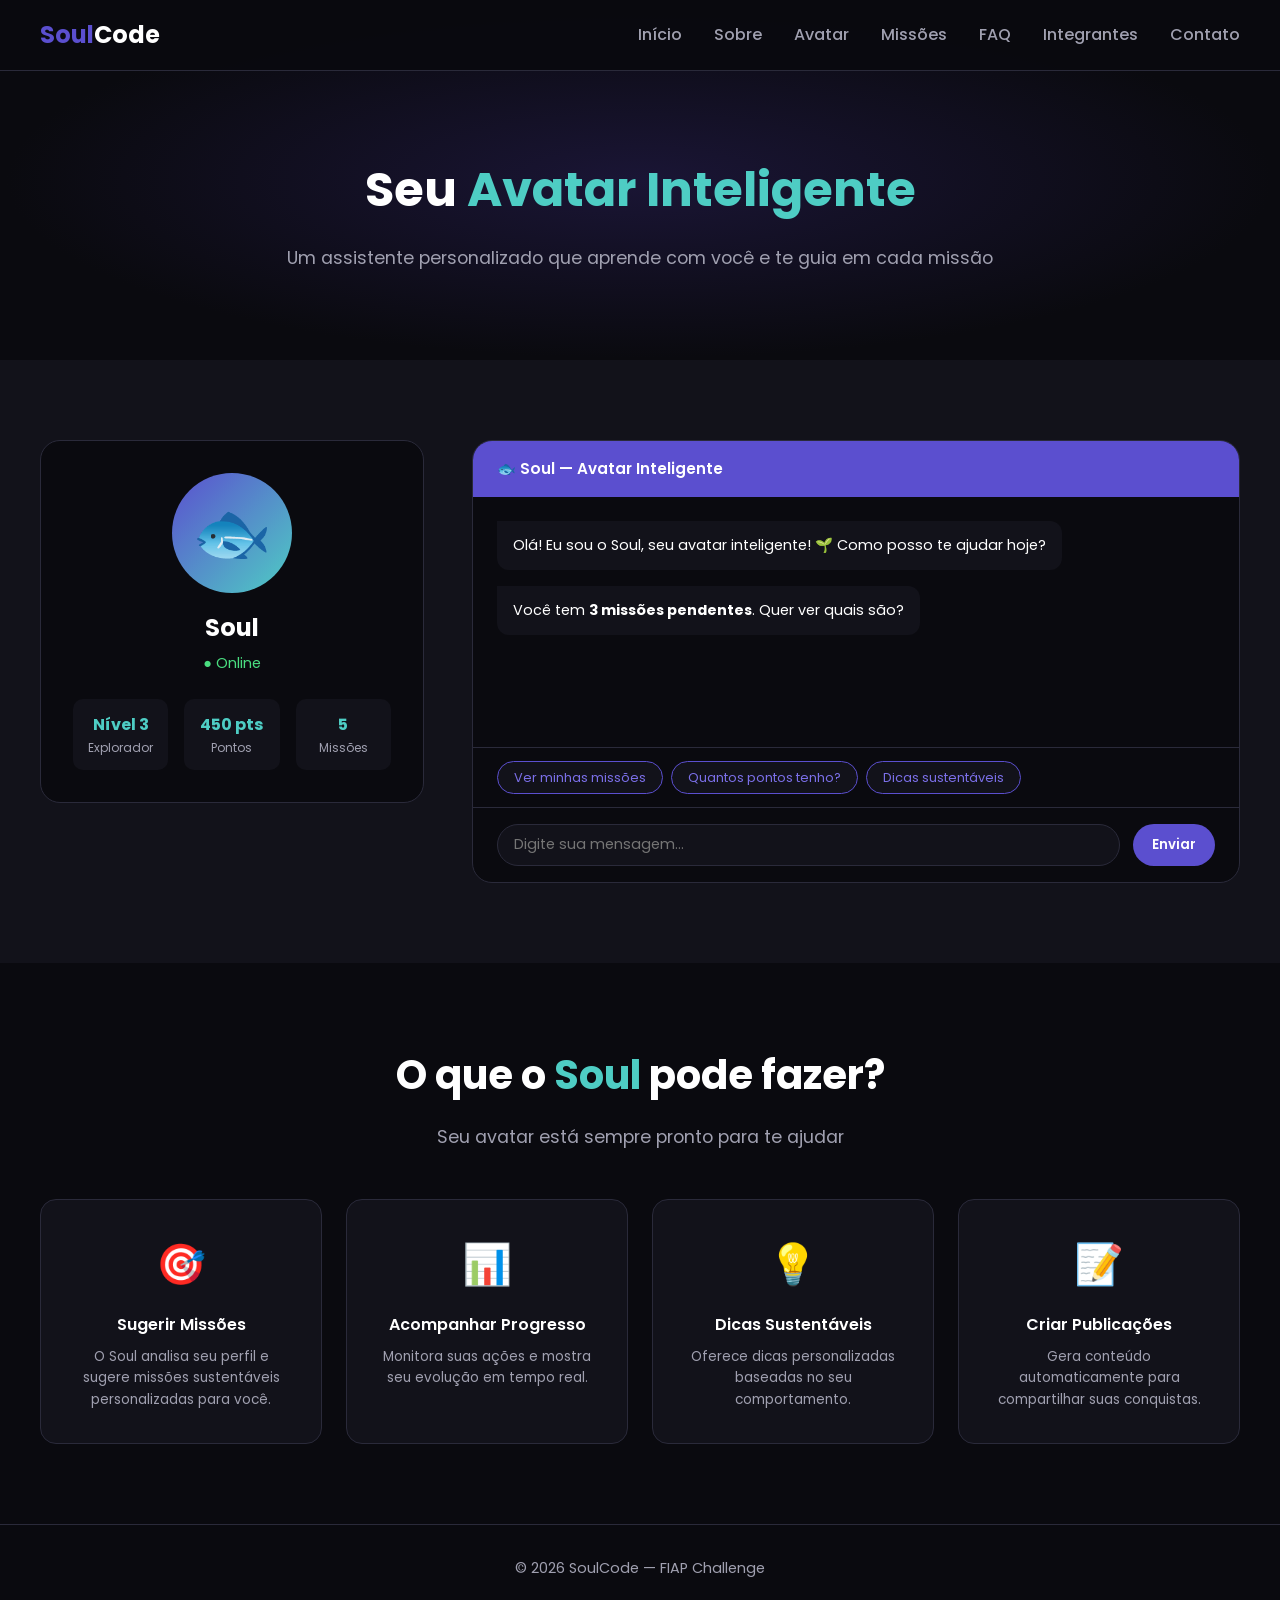
==== avatar.html @ f8c33d68 "adiciona páginas sobre, faq, contato e avatar" ====
<!DOCTYPE html>
<html lang="pt-BR">
<head>
  <meta charset="UTF-8">
  <meta name="viewport" content="width=device-width, initial-scale=1.0">
  <title>Avatar - SoulCode</title>
  <link rel="stylesheet" href="css/style.css">
</head>
<body>

  <header class="header">
    <nav class="nav">
      <div class="nav-logo">
        <span>Soul</span>Code
      </div>
      <ul class="nav-links">
        <li><a href="index.html">Início</a></li>
        <li><a href="sobre.html">Sobre</a></li>
        <li><a href="avatar.html">Avatar</a></li>
        <li><a href="missoes.html">Missões</a></li>
        <li><a href="faq.html">FAQ</a></li>
        <li><a href="integrantes.html">Integrantes</a></li>
        <li><a href="contato.html">Contato</a></li>
      </ul>
      <button class="hamburger" id="hamburger">
        <span></span>
        <span></span>
        <span></span>
      </button>
    </nav>
  </header>

  <main>

    <section class="page-hero">
      <div class="container">
        <h1>Seu <span class="highlight">Avatar Inteligente</span></h1>
        <p>Um assistente personalizado que aprende com você e te guia em cada missão</p>
      </div>
    </section>

    
    <section class="avatar-section">
      <div class="container">
        <div class="avatar-grid">

          
          <div class="avatar-display">
            <div class="avatar-circle">
              🐟
            </div>
            <h2 class="avatar-name">Soul</h2>
            <p class="avatar-status">● Online</p>
            <div class="avatar-stats">
              <div class="avatar-stat">
                <h3>Nível 3</h3>
                <p>Explorador</p>
              </div>
              <div class="avatar-stat">
                <h3>450 pts</h3>
                <p>Pontos</p>
              </div>
              <div class="avatar-stat">
                <h3>5</h3>
                <p>Missões</p>
              </div>
            </div>
          </div>

          
          <div class="chat-container">
            <div class="chat-header">
              <span>🐟 Soul — Avatar Inteligente</span>
            </div>
            <div class="chat-messages" id="chatMessages">
              <div class="chat-message avatar-message">
                <p>Olá! Eu sou o Soul, seu avatar inteligente! 🌱 Como posso te ajudar hoje?</p>
              </div>
              <div class="chat-message avatar-message">
                <p>Você tem <strong>3 missões pendentes</strong>. Quer ver quais são?</p>
              </div>
            </div>
            <div class="chat-suggestions">
              <button class="suggestion-btn" onclick="sendSuggestion('Ver minhas missões')">Ver minhas missões</button>
              <button class="suggestion-btn" onclick="sendSuggestion('Quantos pontos tenho?')">Quantos pontos tenho?</button>
              <button class="suggestion-btn" onclick="sendSuggestion('Dicas sustentáveis')">Dicas sustentáveis</button>
            </div>
            <div class="chat-input-area">
              <input type="text" id="chatInput" placeholder="Digite sua mensagem...">
              <button class="chat-send-btn" id="chatSendBtn">Enviar</button>
            </div>
          </div>

        </div>
      </div>
    </section>

    
    <section class="features-section">
      <div class="container">
        <h2>O que o <span class="highlight">Soul</span> pode fazer?</h2>
        <p class="section-subtitle">Seu avatar está sempre pronto para te ajudar</p>
        <div class="features-grid">
          <div class="feature-item">
            <div class="feature-icon">🎯</div>
            <h3>Sugerir Missões</h3>
            <p>O Soul analisa seu perfil e sugere missões sustentáveis personalizadas para você.</p>
          </div>
          <div class="feature-item">
            <div class="feature-icon">📊</div>
            <h3>Acompanhar Progresso</h3>
            <p>Monitora suas ações e mostra seu evolução em tempo real.</p>
          </div>
          <div class="feature-item">
            <div class="feature-icon">💡</div>
            <h3>Dicas Sustentáveis</h3>
            <p>Oferece dicas personalizadas baseadas no seu comportamento.</p>
          </div>
          <div class="feature-item">
            <div class="feature-icon">📝</div>
            <h3>Criar Publicações</h3>
            <p>Gera conteúdo automaticamente para compartilhar suas conquistas.</p>
          </div>
        </div>
      </div>
    </section>

  </main>

  <footer class="footer">
    <p>© 2026 SoulCode — FIAP Challenge</p>
  </footer>

  <script src="js/script.js"></script>
</body>
</html>
---- css/style.css ----
@import url('https://fonts.googleapis.com/css2?family=Poppins:wght@300;400;500;600;700&display=swap');


:root {
  --bg-primary: #0A0A0F;
  --bg-secondary: #12121A;
  --color-primary: #5B4FCF;
  --color-secondary: #7B6FE8;
  --color-accent: #4ECDC4;
  --text-primary: #FFFFFF;
  --text-secondary: #A0A0B0;
  --border-color: #2A2A3A;
}


* {
  margin: 0;
  padding: 0;
  box-sizing: border-box;
}

body {
  font-family: 'Poppins', sans-serif;
  background-color: var(--bg-primary);
  color: var(--text-primary);
  line-height: 1.6;
}

a {
  text-decoration: none;
  color: inherit;
}

img {
  max-width: 100%;
}

.header {
  position: fixed;
  top: 0;
  left: 0;
  width: 100%;
  background-color: rgba(10, 10, 15, 0.95);
  border-bottom: 1px solid var(--border-color);
  z-index: 1000;
  padding: 1rem 2rem;
}

.nav {
  display: flex;
  justify-content: space-between;
  align-items: center;
  max-width: 1200px;
  margin: 0 auto;
}

.nav-logo {
  font-size: 1.5rem;
  font-weight: 700;
  color: var(--text-primary);
}

.nav-logo span {
  color: var(--color-primary);
}

.nav-links {
  display: flex;
  list-style: none;
  gap: 2rem;
}

.nav-links a {
  color: var(--text-secondary);
  font-weight: 500;
  transition: color 0.3s;
}

.nav-links a:hover {
  color: var(--color-accent);
}


.hamburger {
  display: none;
  flex-direction: column;
  gap: 5px;
  background: none;
  border: none;
  cursor: pointer;
}

.hamburger span {
  display: block;
  width: 25px;
  height: 3px;
  background-color: var(--text-primary);
  border-radius: 3px;
  transition: all 0.3s;
}


.hero {
  min-height: 100vh;
  display: flex;
  align-items: center;
  justify-content: center;
  text-align: center;
  padding: 6rem 2rem 2rem;
  background: radial-gradient(ellipse at center, #1a1535 0%, var(--bg-primary) 70%);
}

.hero-content {
  max-width: 700px;
}

.hero-content h1 {
  font-size: 3rem;
  font-weight: 700;
  margin-bottom: 1.5rem;
  line-height: 1.2;
}

.highlight {
  color: var(--color-accent);
}

.hero-content p {
  font-size: 1.1rem;
  color: var(--text-secondary);
  margin-bottom: 2rem;
}

.btn-primary {
  display: inline-block;
  background-color: var(--color-primary);
  color: var(--text-primary);
  padding: 0.8rem 2rem;
  border-radius: 50px;
  font-weight: 600;
  font-size: 1rem;
  transition: background-color 0.3s, transform 0.2s;
}

.btn-primary:hover {
  background-color: var(--color-secondary);
  transform: translateY(-2px);
}

.footer {
  text-align: center;
  padding: 2rem;
  border-top: 1px solid var(--border-color);
  color: var(--text-secondary);
  font-size: 0.9rem;
}
/* ===========================
   COMO FUNCIONA
=========================== */
.how-it-works {
  padding: 5rem 2rem;
  background-color: var(--bg-secondary);
  text-align: center;
}

.container {
  max-width: 1200px;
  margin: 0 auto;
}

.how-it-works h2 {
  font-size: 2.5rem;
  font-weight: 700;
  margin-bottom: 1rem;
}

.section-subtitle {
  color: var(--text-secondary);
  font-size: 1.1rem;
  margin-bottom: 3rem;
}

.cards {
  display: flex;
  gap: 2rem;
  justify-content: center;
  flex-wrap: wrap;
}

.card {
  background-color: var(--bg-primary);
  border: 1px solid var(--border-color);
  border-radius: 16px;
  padding: 2rem;
  width: 300px;
  transition: transform 0.3s, border-color 0.3s;
}

.card:hover {
  transform: translateY(-5px);
  border-color: var(--color-accent);
}

.card-icon {
  font-size: 3rem;
  margin-bottom: 1rem;
}

.card h3 {
  font-size: 1.2rem;
  font-weight: 600;
  margin-bottom: 0.8rem;
  color: var(--text-primary);
}

.card p {
  color: var(--text-secondary);
  font-size: 0.95rem;
}

.about-section {
  padding: 5rem 2rem;
  background-color: var(--bg-primary);
}

.about-content {
  display: flex;
  align-items: center;
  gap: 4rem;
  flex-wrap: wrap;
}

.about-text {
  flex: 1;
  min-width: 300px;
}

.about-text h2 {
  font-size: 2.5rem;
  font-weight: 700;
  margin-bottom: 1.5rem;
}

.about-text p {
  color: var(--text-secondary);
  margin-bottom: 1rem;
  font-size: 1rem;
}

.about-text .btn-primary {
  margin-top: 1rem;
}

.about-stats {
  flex: 1;
  min-width: 300px;
  display: grid;
  grid-template-columns: 1fr 1fr;
  gap: 1.5rem;
}

.stat {
  background-color: var(--bg-secondary);
  border: 1px solid var(--border-color);
  border-radius: 16px;
  padding: 1.5rem;
  text-align: center;
  transition: border-color 0.3s;
}

.stat:hover {
  border-color: var(--color-primary);
}

.stat h3 {
  font-size: 2rem;
  font-weight: 700;
  color: var(--color-accent);
  margin-bottom: 0.5rem;
}

.stat p {
  color: var(--text-secondary);
  font-size: 0.9rem;
}

.cta-section {
  padding: 5rem 2rem;
  background: radial-gradient(ellipse at center, #1a1535 0%, var(--bg-primary) 70%);
  text-align: center;
}

.cta-section h2 {
  font-size: 2.5rem;
  font-weight: 700;
  margin-bottom: 1rem;
}

.cta-section p {
  color: var(--text-secondary);
  font-size: 1.1rem;
  margin-bottom: 2rem;
}

.cta-buttons {
  display: flex;
  gap: 1rem;
  justify-content: center;
  flex-wrap: wrap;
}

.btn-secondary {
  display: inline-block;
  background-color: transparent;
  color: var(--text-primary);
  padding: 0.8rem 2rem;
  border-radius: 50px;
  font-weight: 600;
  font-size: 1rem;
  border: 2px solid var(--color-primary);
  transition: background-color 0.3s, transform 0.2s;
}

.btn-secondary:hover {
  background-color: var(--color-primary);
  transform: translateY(-2px);
}
/* ===========================
   PAGE HERO
=========================== */
.page-hero {
  min-height: 40vh;
  display: flex;
  align-items: center;
  justify-content: center;
  text-align: center;
  padding: 8rem 2rem 4rem;
  background: radial-gradient(ellipse at center, #1a1535 0%, var(--bg-primary) 70%);
}

.page-hero h1 {
  font-size: 3rem;
  font-weight: 700;
  margin-bottom: 1rem;
}

.page-hero p {
  color: var(--text-secondary);
  font-size: 1.1rem;
}

/* ===========================
   CONTEXTO
=========================== */
.about-context {
  padding: 5rem 2rem;
  background-color: var(--bg-secondary);
}

.context-grid {
  display: grid;
  grid-template-columns: 1fr 1fr;
  gap: 3rem;
}

.context-text h2 {
  font-size: 2rem;
  font-weight: 700;
  margin-bottom: 1.5rem;
}

.context-text p {
  color: var(--text-secondary);
  margin-bottom: 1rem;
  font-size: 1rem;
}

/* ===========================
   TECNOLOGIAS
=========================== */
.technologies {
  padding: 5rem 2rem;
  background-color: var(--bg-primary);
  text-align: center;
}

.technologies h2 {
  font-size: 2.5rem;
  font-weight: 700;
  margin-bottom: 1rem;
}

.tech-grid {
  display: grid;
  grid-template-columns: repeat(3, 1fr);
  gap: 1.5rem;
  margin-top: 3rem;
}

.tech-card {
  background-color: var(--bg-secondary);
  border: 1px solid var(--border-color);
  border-radius: 16px;
  padding: 2rem;
  transition: transform 0.3s, border-color 0.3s;
}

.tech-card:hover {
  transform: translateY(-5px);
  border-color: var(--color-accent);
}

.tech-icon {
  font-size: 2.5rem;
  margin-bottom: 1rem;
}

.tech-card h3 {
  font-size: 1.1rem;
  font-weight: 600;
  margin-bottom: 0.5rem;
}

.tech-card p {
  color: var(--text-secondary);
  font-size: 0.9rem;
}

/* ===========================
   ROADMAP
=========================== */
.roadmap {
  padding: 5rem 2rem;
  background-color: var(--bg-secondary);
  text-align: center;
}

.roadmap h2 {
  font-size: 2.5rem;
  font-weight: 700;
  margin-bottom: 1rem;
}

.roadmap-grid {
  display: grid;
  grid-template-columns: repeat(3, 1fr);
  gap: 2rem;
  margin-top: 3rem;
}

.roadmap-item {
  background-color: var(--bg-primary);
  border: 1px solid var(--border-color);
  border-radius: 16px;
  padding: 2rem;
  transition: border-color 0.3s;
}

.roadmap-item:hover {
  border-color: var(--color-primary);
}

.roadmap-number {
  font-size: 3rem;
  font-weight: 700;
  color: var(--color-primary);
  margin-bottom: 1rem;
}

.roadmap-item h3 {
  font-size: 1.2rem;
  font-weight: 600;
  margin-bottom: 0.8rem;
}

.roadmap-item p {
  color: var(--text-secondary);
  font-size: 0.9rem;
}
/* ===========================
   FAQ
=========================== */
.faq-section {
  padding: 5rem 2rem;
  background-color: var(--bg-primary);
}

.faq-list {
  max-width: 800px;
  margin: 0 auto;
  display: flex;
  flex-direction: column;
  gap: 1rem;
}

.faq-item {
  background-color: var(--bg-secondary);
  border: 1px solid var(--border-color);
  border-radius: 12px;
  overflow: hidden;
  transition: border-color 0.3s;
}

.faq-item:hover {
  border-color: var(--color-primary);
}

.faq-question {
  width: 100%;
  background: none;
  border: none;
  color: var(--text-primary);
  font-family: 'Poppins', sans-serif;
  font-size: 1rem;
  font-weight: 600;
  padding: 1.5rem;
  text-align: left;
  cursor: pointer;
  display: flex;
  justify-content: space-between;
  align-items: center;
  transition: color 0.3s;
}

.faq-question:hover {
  color: var(--color-accent);
}

.faq-icon {
  font-size: 1.5rem;
  color: var(--color-primary);
  transition: transform 0.3s;
}

.faq-answer {
  display: none;
  padding: 0 1.5rem 1.5rem;
  color: var(--text-secondary);
  font-size: 0.95rem;
  line-height: 1.7;
}

.faq-answer.active {
  display: block;
}

.faq-item.active .faq-icon {
  transform: rotate(45deg);
}
/* ===========================
   CONTATO
=========================== */
.contact-section {
  padding: 5rem 2rem;
  background-color: var(--bg-primary);
}

.contact-grid {
  display: grid;
  grid-template-columns: 1fr 1fr;
  gap: 4rem;
}

.contact-form-wrapper h2,
.contact-info h2 {
  font-size: 2rem;
  font-weight: 700;
  margin-bottom: 2rem;
}

/* FORMULÁRIO */
.contact-form {
  display: flex;
  flex-direction: column;
  gap: 1.5rem;
}

.form-group {
  display: flex;
  flex-direction: column;
  gap: 0.5rem;
}

.form-group label {
  font-size: 0.9rem;
  font-weight: 500;
  color: var(--text-secondary);
}

.form-group input,
.form-group textarea {
  background-color: var(--bg-secondary);
  border: 1px solid var(--border-color);
  border-radius: 8px;
  padding: 0.8rem 1rem;
  color: var(--text-primary);
  font-family: 'Poppins', sans-serif;
  font-size: 0.95rem;
  transition: border-color 0.3s;
}

.form-group input:focus,
.form-group textarea:focus {
  outline: none;
  border-color: var(--color-primary);
}

.form-group input.error,
.form-group textarea.error {
  border-color: #ff4444;
}

.error-msg {
  color: #ff4444;
  font-size: 0.8rem;
  display: none;
}

.error-msg.visible {
  display: block;
}

.success-msg {
  color: var(--color-accent);
  font-size: 0.95rem;
  display: none;
  margin-top: 0.5rem;
}

.success-msg.visible {
  display: block;
}

/* INFORMAÇÕES */
.contact-info {
  display: flex;
  flex-direction: column;
  gap: 1.5rem;
}

.info-item {
  display: flex;
  align-items: center;
  gap: 1rem;
  background-color: var(--bg-secondary);
  border: 1px solid var(--border-color);
  border-radius: 12px;
  padding: 1.5rem;
  transition: border-color 0.3s;
}

.info-item:hover {
  border-color: var(--color-accent);
}

.info-icon {
  font-size: 2rem;
}

.info-item h3 {
  font-size: 0.9rem;
  font-weight: 600;
  margin-bottom: 0.3rem;
  color: var(--text-primary);
}

.info-item p {
  color: var(--text-secondary);
  font-size: 0.9rem;
}
/* ===========================
   AVATAR
=========================== */
.avatar-section {
  padding: 5rem 2rem;
  background-color: var(--bg-secondary);
}

.avatar-grid {
  display: grid;
  grid-template-columns: 1fr 2fr;
  gap: 3rem;
  align-items: start;
}

.avatar-display {
  background-color: var(--bg-primary);
  border: 1px solid var(--border-color);
  border-radius: 20px;
  padding: 2rem;
  text-align: center;
}

.avatar-circle {
  width: 120px;
  height: 120px;
  background: linear-gradient(135deg, var(--color-primary), var(--color-accent));
  border-radius: 50%;
  display: flex;
  align-items: center;
  justify-content: center;
  font-size: 4rem;
  margin: 0 auto 1rem;
}

.avatar-name {
  font-size: 1.5rem;
  font-weight: 700;
  margin-bottom: 0.3rem;
}

.avatar-status {
  color: #4ade80;
  font-size: 0.9rem;
  margin-bottom: 1.5rem;
}

.avatar-stats {
  display: grid;
  grid-template-columns: repeat(3, 1fr);
  gap: 1rem;
}

.avatar-stat {
  background-color: var(--bg-secondary);
  border-radius: 10px;
  padding: 0.8rem;
}

.avatar-stat h3 {
  font-size: 1rem;
  font-weight: 700;
  color: var(--color-accent);
}

.avatar-stat p {
  font-size: 0.75rem;
  color: var(--text-secondary);
}

/* CHAT */
.chat-container {
  background-color: var(--bg-primary);
  border: 1px solid var(--border-color);
  border-radius: 20px;
  overflow: hidden;
}

.chat-header {
  background-color: var(--color-primary);
  padding: 1rem 1.5rem;
  font-weight: 600;
  font-size: 0.95rem;
}

.chat-messages {
  padding: 1.5rem;
  min-height: 250px;
  max-height: 300px;
  overflow-y: auto;
  display: flex;
  flex-direction: column;
  gap: 1rem;
}

.chat-message {
  max-width: 80%;
}

.avatar-message {
  background-color: var(--bg-secondary);
  border-radius: 0 12px 12px 12px;
  padding: 0.8rem 1rem;
  font-size: 0.9rem;
  color: var(--text-primary);
  align-self: flex-start;
}

.user-message {
  background-color: var(--color-primary);
  border-radius: 12px 0 12px 12px;
  padding: 0.8rem 1rem;
  font-size: 0.9rem;
  color: var(--text-primary);
  align-self: flex-end;
}

.chat-suggestions {
  padding: 0.8rem 1.5rem;
  display: flex;
  gap: 0.5rem;
  flex-wrap: wrap;
  border-top: 1px solid var(--border-color);
}

.suggestion-btn {
  background-color: var(--bg-secondary);
  border: 1px solid var(--color-primary);
  color: var(--color-secondary);
  border-radius: 50px;
  padding: 0.4rem 1rem;
  font-size: 0.8rem;
  cursor: pointer;
  font-family: 'Poppins', sans-serif;
  transition: all 0.3s;
}

.suggestion-btn:hover {
  background-color: var(--color-primary);
  color: var(--text-primary);
}

.chat-input-area {
  padding: 1rem 1.5rem;
  display: flex;
  gap: 0.8rem;
  border-top: 1px solid var(--border-color);
}

.chat-input-area input {
  flex: 1;
  background-color: var(--bg-secondary);
  border: 1px solid var(--border-color);
  border-radius: 50px;
  padding: 0.6rem 1rem;
  color: var(--text-primary);
  font-family: 'Poppins', sans-serif;
  font-size: 0.9rem;
}

.chat-input-area input:focus {
  outline: none;
  border-color: var(--color-primary);
}

.chat-send-btn {
  background-color: var(--color-primary);
  color: var(--text-primary);
  border: none;
  border-radius: 50px;
  padding: 0.6rem 1.2rem;
  font-family: 'Poppins', sans-serif;
  font-weight: 600;
  cursor: pointer;
  transition: background-color 0.3s;
}

.chat-send-btn:hover {
  background-color: var(--color-secondary);
}

/* FUNCIONALIDADES */
.features-section {
  padding: 5rem 2rem;
  background-color: var(--bg-primary);
  text-align: center;
}

.features-section h2 {
  font-size: 2.5rem;
  font-weight: 700;
  margin-bottom: 1rem;
}

.features-grid {
  display: grid;
  grid-template-columns: repeat(4, 1fr);
  gap: 1.5rem;
  margin-top: 3rem;
}

.feature-item {
  background-color: var(--bg-secondary);
  border: 1px solid var(--border-color);
  border-radius: 16px;
  padding: 2rem;
  transition: transform 0.3s, border-color 0.3s;
}

.feature-item:hover {
  transform: translateY(-5px);
  border-color: var(--color-accent);
}

.feature-icon {
  font-size: 2.5rem;
  margin-bottom: 1rem;
}

.feature-item h3 {
  font-size: 1rem;
  font-weight: 600;
  margin-bottom: 0.5rem;
}

.feature-item p {
  color: var(--text-secondary);
  font-size: 0.85rem;
}
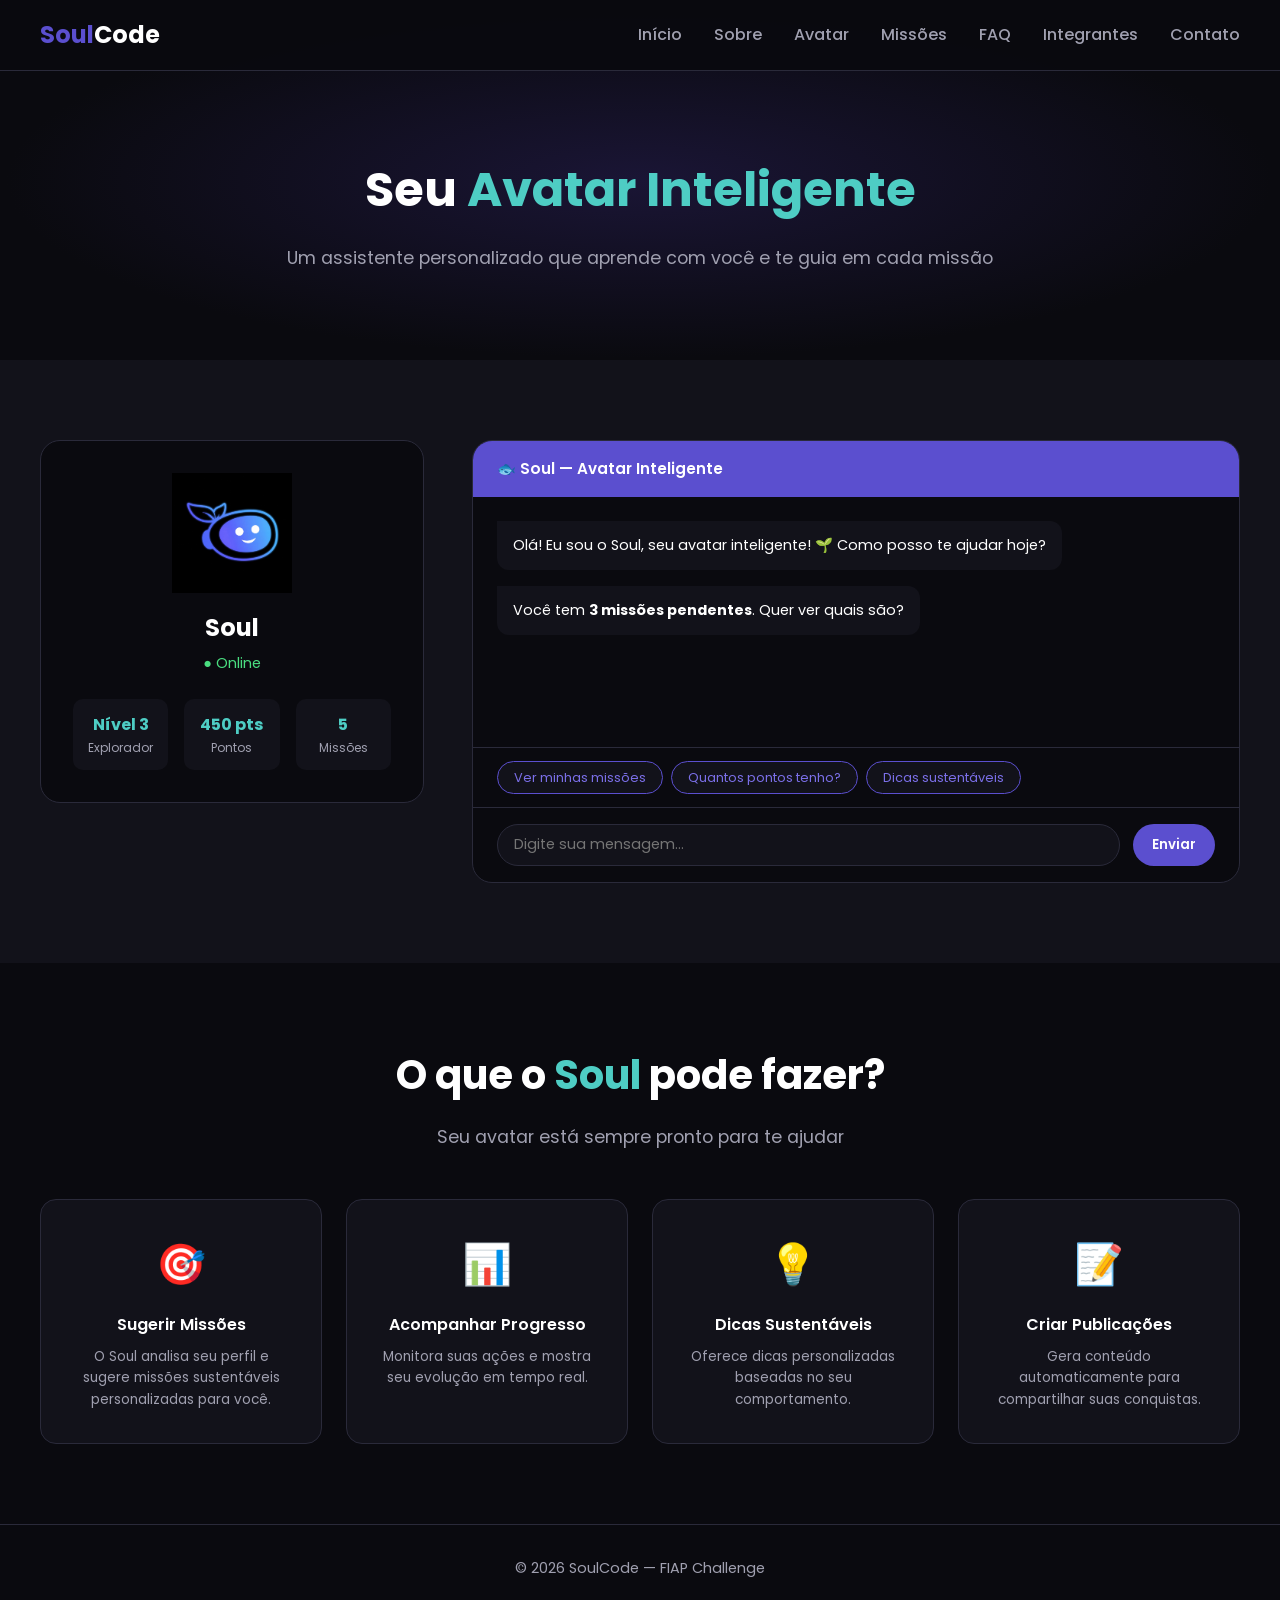
==== commit 6a814762: "adiciona imagem do avatar na página do avatar" ====
--- a/avatar.html
+++ b/avatar.html
@@ -5,6 +5,7 @@
   <meta name="viewport" content="width=device-width, initial-scale=1.0">
   <title>Avatar - SoulCode</title>
   <link rel="stylesheet" href="css/style.css">
+  <link rel="icon" type="image/png" href="assets/favicon.png.jpeg">
 </head>
 <body>
 
@@ -47,7 +48,7 @@
           
           <div class="avatar-display">
             <div class="avatar-circle">
-              🐟
+              <img src="assets/favicon.png.jpeg" alt="Avatar Soul">
             </div>
             <h2 class="avatar-name">Soul</h2>
             <p class="avatar-status">● Online</p>
--- a/css/style.css
+++ b/css/style.css
@@ -155,9 +155,7 @@
   color: var(--text-secondary);
   font-size: 0.9rem;
 }
-/* ===========================
-   COMO FUNCIONA
-=========================== */
+
 .how-it-works {
   padding: 5rem 2rem;
   background-color: var(--bg-secondary);
@@ -326,9 +324,7 @@
   background-color: var(--color-primary);
   transform: translateY(-2px);
 }
-/* ===========================
-   PAGE HERO
-=========================== */
+
 .page-hero {
   min-height: 40vh;
   display: flex;
@@ -350,9 +346,7 @@
   font-size: 1.1rem;
 }
 
-/* ===========================
-   CONTEXTO
-=========================== */
+
 .about-context {
   padding: 5rem 2rem;
   background-color: var(--bg-secondary);
@@ -376,9 +370,7 @@
   font-size: 1rem;
 }
 
-/* ===========================
-   TECNOLOGIAS
-=========================== */
+
 .technologies {
   padding: 5rem 2rem;
   background-color: var(--bg-primary);
@@ -427,9 +419,7 @@
   font-size: 0.9rem;
 }
 
-/* ===========================
-   ROADMAP
-=========================== */
+
 .roadmap {
   padding: 5rem 2rem;
   background-color: var(--bg-secondary);
@@ -478,9 +468,7 @@
   color: var(--text-secondary);
   font-size: 0.9rem;
 }
-/* ===========================
-   FAQ
-=========================== */
+
 .faq-section {
   padding: 5rem 2rem;
   background-color: var(--bg-primary);
@@ -548,9 +536,7 @@
 .faq-item.active .faq-icon {
   transform: rotate(45deg);
 }
-/* ===========================
-   CONTATO
-=========================== */
+
 .contact-section {
   padding: 5rem 2rem;
   background-color: var(--bg-primary);
@@ -669,9 +655,7 @@
   color: var(--text-secondary);
   font-size: 0.9rem;
 }
-/* ===========================
-   AVATAR
-=========================== */
+
 .avatar-section {
   padding: 5rem 2rem;
   background-color: var(--bg-secondary);
@@ -739,7 +723,7 @@
   color: var(--text-secondary);
 }
 
-/* CHAT */
+
 .chat-container {
   background-color: var(--bg-primary);
   border: 1px solid var(--border-color);
@@ -850,7 +834,7 @@
   background-color: var(--color-secondary);
 }
 
-/* FUNCIONALIDADES */
+
 .features-section {
   padding: 5rem 2rem;
   background-color: var(--bg-primary);
@@ -897,4 +881,384 @@
 .feature-item p {
   color: var(--text-secondary);
   font-size: 0.85rem;
+}
+
+.progress-section {
+  padding: 3rem 2rem;
+  background-color: var(--bg-secondary);
+}
+
+.progress-grid {
+  display: grid;
+  grid-template-columns: repeat(4, 1fr);
+  gap: 1.5rem;
+}
+
+.progress-card {
+  background-color: var(--bg-primary);
+  border: 1px solid var(--border-color);
+  border-radius: 16px;
+  padding: 1.5rem;
+  text-align: center;
+  transition: border-color 0.3s;
+}
+
+.progress-card:hover {
+  border-color: var(--color-accent);
+}
+
+.progress-card h3 {
+  font-size: 2rem;
+  font-weight: 700;
+  color: var(--color-accent);
+  margin-bottom: 0.5rem;
+}
+
+.progress-card p {
+  color: var(--text-secondary);
+  font-size: 0.9rem;
+}
+
+
+.missions-section {
+  padding: 5rem 2rem;
+  background-color: var(--bg-primary);
+  text-align: center;
+}
+
+.missions-section h2 {
+  font-size: 2.5rem;
+  font-weight: 700;
+  margin-bottom: 1rem;
+}
+
+.missions-filter {
+  display: flex;
+  gap: 1rem;
+  justify-content: center;
+  margin: 2rem 0;
+  flex-wrap: wrap;
+}
+
+.filter-btn {
+  background-color: var(--bg-secondary);
+  border: 1px solid var(--border-color);
+  color: var(--text-secondary);
+  border-radius: 50px;
+  padding: 0.5rem 1.5rem;
+  font-family: 'Poppins', sans-serif;
+  font-size: 0.9rem;
+  cursor: pointer;
+  transition: all 0.3s;
+}
+
+.filter-btn:hover,
+.filter-btn.active {
+  background-color: var(--color-primary);
+  color: var(--text-primary);
+  border-color: var(--color-primary);
+}
+
+.missions-grid {
+  display: grid;
+  grid-template-columns: repeat(3, 1fr);
+  gap: 1.5rem;
+  margin-top: 2rem;
+}
+
+.mission-card {
+  background-color: var(--bg-secondary);
+  border: 1px solid var(--border-color);
+  border-radius: 16px;
+  padding: 1.5rem;
+  text-align: left;
+  transition: transform 0.3s, border-color 0.3s;
+}
+
+.mission-card:hover {
+  transform: translateY(-5px);
+  border-color: var(--color-primary);
+}
+
+.mission-header {
+  display: flex;
+  justify-content: space-between;
+  align-items: center;
+  margin-bottom: 1rem;
+}
+
+.mission-icon {
+  font-size: 2rem;
+}
+
+.mission-badge {
+  border-radius: 50px;
+  padding: 0.3rem 0.8rem;
+  font-size: 0.75rem;
+  font-weight: 600;
+}
+
+.mission-badge.facil {
+  background-color: rgba(74, 222, 128, 0.2);
+  color: #4ade80;
+}
+
+.mission-badge.medio {
+  background-color: rgba(251, 191, 36, 0.2);
+  color: #fbbf24;
+}
+
+.mission-badge.dificil {
+  background-color: rgba(248, 113, 113, 0.2);
+  color: #f87171;
+}
+
+.mission-card h3 {
+  font-size: 1rem;
+  font-weight: 600;
+  margin-bottom: 0.5rem;
+}
+
+.mission-card p {
+  color: var(--text-secondary);
+  font-size: 0.85rem;
+  margin-bottom: 1.5rem;
+}
+
+.mission-footer {
+  display: flex;
+  justify-content: space-between;
+  align-items: center;
+}
+
+.mission-points {
+  color: var(--color-accent);
+  font-weight: 700;
+  font-size: 1rem;
+}
+
+.btn-mission {
+  background-color: var(--color-primary);
+  color: var(--text-primary);
+  border: none;
+  border-radius: 50px;
+  padding: 0.5rem 1.2rem;
+  font-family: 'Poppins', sans-serif;
+  font-weight: 600;
+  font-size: 0.85rem;
+  cursor: pointer;
+  transition: background-color 0.3s;
+}
+
+.btn-mission:hover {
+  background-color: var(--color-secondary);
+}
+
+@media (max-width: 768px) {
+
+  
+  .nav-links {
+    display: none;
+    flex-direction: column;
+    position: absolute;
+    top: 70px;
+    left: 0;
+    width: 100%;
+    background-color: var(--bg-secondary);
+    padding: 1rem 2rem;
+    border-bottom: 1px solid var(--border-color);
+    gap: 1rem;
+  }
+
+  .nav-links.nav-open {
+    display: flex;
+  }
+
+  .hamburger {
+    display: flex;
+  }
+
+  
+  .hero-content h1 {
+    font-size: 2rem;
+  }
+
+  
+  .cards {
+    flex-direction: column;
+    align-items: center;
+  }
+
+  .card {
+    width: 100%;
+  }
+
+
+  .about-content {
+    flex-direction: column;
+  }
+
+  .about-stats {
+    grid-template-columns: 1fr 1fr;
+  }
+
+  
+  .context-grid {
+    grid-template-columns: 1fr;
+  }
+
+  
+  .tech-grid {
+    grid-template-columns: repeat(2, 1fr);
+  }
+
+ 
+  .roadmap-grid {
+    grid-template-columns: 1fr;
+  }
+
+  
+  .contact-grid {
+    grid-template-columns: 1fr;
+  }
+
+  
+  .avatar-grid {
+    grid-template-columns: 1fr;
+  }
+
+  
+  .missions-grid {
+    grid-template-columns: 1fr;
+  }
+
+  .progress-grid {
+    grid-template-columns: repeat(2, 1fr);
+  }
+
+  
+  .features-grid {
+    grid-template-columns: repeat(2, 1fr);
+  }
+
+  
+  .team-grid {
+    grid-template-columns: 1fr;
+  }
+
+
+  .page-hero h1 {
+    font-size: 2rem;
+  }
+}
+
+@media (max-width: 480px) {
+
+  .hero-content h1 {
+    font-size: 1.6rem;
+  }
+
+  .tech-grid {
+    grid-template-columns: 1fr;
+  }
+
+  .features-grid {
+    grid-template-columns: 1fr;
+  }
+
+  .progress-grid {
+    grid-template-columns: 1fr 1fr;
+  }
+
+  .about-stats {
+    grid-template-columns: 1fr 1fr;
+  }
+
+  .cta-buttons {
+    flex-direction: column;
+    align-items: center;
+  }
+}
+.team-section {
+  padding: 5rem 2rem;
+  background-color: var(--bg-primary);
+}
+
+.team-grid {
+  display: grid;
+  grid-template-columns: repeat(3, 1fr);
+  gap: 2rem;
+}
+
+.team-card {
+  background-color: var(--bg-secondary);
+  border: 1px solid var(--border-color);
+  border-radius: 20px;
+  overflow: hidden;
+  transition: transform 0.3s, border-color 0.3s;
+}
+
+.team-card:hover {
+  transform: translateY(-5px);
+  border-color: var(--color-accent);
+}
+
+.team-photo {
+  width: 100%;
+  height: 200px;
+  overflow: hidden;
+  background-color: var(--bg-primary);
+  display: flex;
+  align-items: center;
+  justify-content: center;
+}
+
+.team-photo img {
+  width: 100%;
+  height: 100%;
+  object-fit: cover;
+}
+
+.team-info {
+  padding: 1.5rem;
+}
+
+.team-info h3 {
+  font-size: 1rem;
+  font-weight: 700;
+  margin-bottom: 0.3rem;
+}
+
+.team-rm {
+  color: var(--color-accent);
+  font-size: 0.85rem;
+  font-weight: 600;
+  margin-bottom: 0.2rem;
+}
+
+.team-turma {
+  color: var(--text-secondary);
+  font-size: 0.8rem;
+  margin-bottom: 1rem;
+}
+
+.team-links {
+  display: flex;
+  gap: 0.8rem;
+}
+
+.team-link {
+  background-color: var(--bg-primary);
+  border: 1px solid var(--color-primary);
+  color: var(--color-secondary);
+  border-radius: 50px;
+  padding: 0.3rem 1rem;
+  font-size: 0.8rem;
+  font-weight: 600;
+  transition: all 0.3s;
+}
+
+.team-link:hover {
+  background-color: var(--color-primary);
+  color: var(--text-primary);
 }
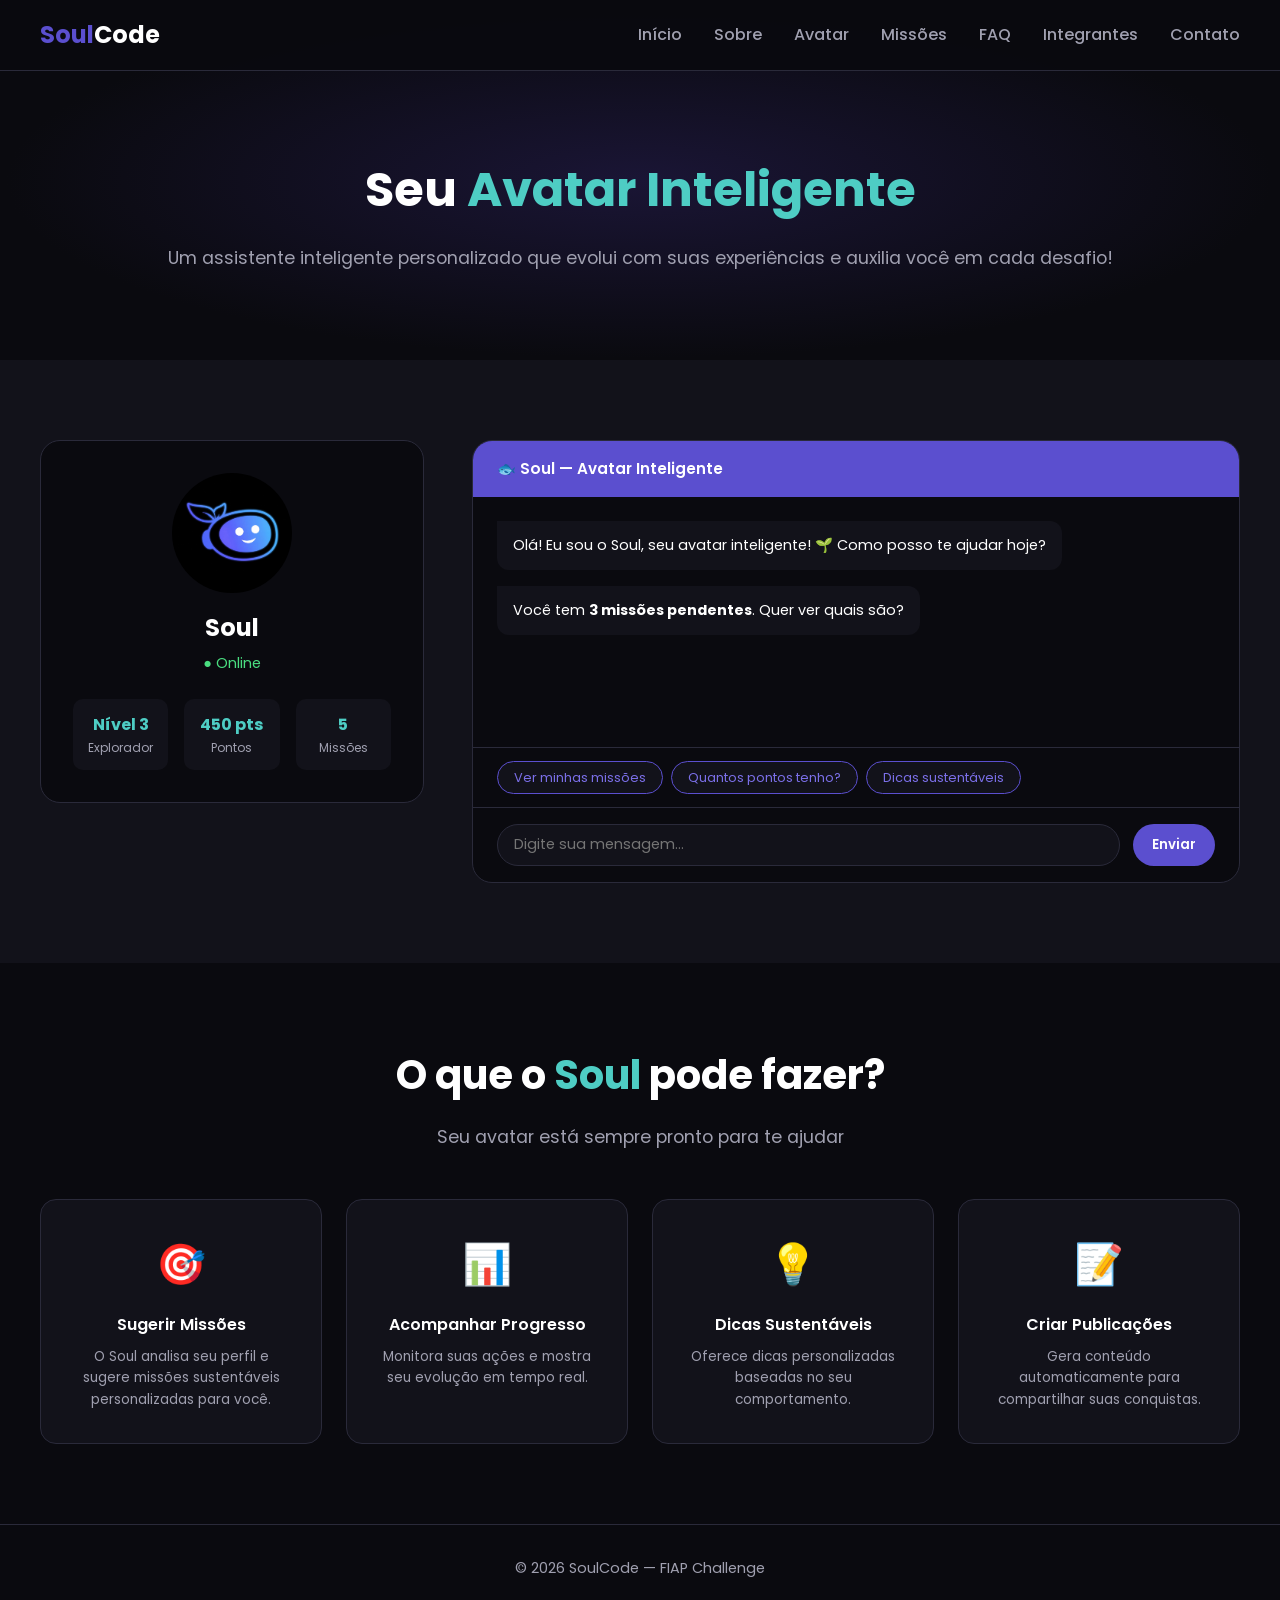
==== commit 6d062608: "feat : Refatora ndo a frase de destaque da página inicial" ====
--- a/avatar.html
+++ b/avatar.html
@@ -36,7 +36,7 @@
     <section class="page-hero">
       <div class="container">
         <h1>Seu <span class="highlight">Avatar Inteligente</span></h1>
-        <p>Um assistente personalizado que aprende com você e te guia em cada missão</p>
+        <p>Um assistente inteligente personalizado que evolui com suas experiências e auxilia você em cada desafio!</p>
       </div>
     </section>
 
--- a/css/style.css
+++ b/css/style.css
@@ -1,6 +1,4 @@
-
 @import url('https://fonts.googleapis.com/css2?family=Poppins:wght@300;400;500;600;700&display=swap');
-
 
 :root {
   --bg-primary: #0A0A0F;
@@ -13,12 +11,7 @@
   --border-color: #2A2A3A;
 }
 
-
-* {
-  margin: 0;
-  padding: 0;
-  box-sizing: border-box;
-}
+* { margin: 0; padding: 0; box-sizing: border-box; }
 
 body {
   font-family: 'Poppins', sans-serif;
@@ -27,1238 +20,1159 @@
   line-height: 1.6;
 }
 
-a {
-  text-decoration: none;
-  color: inherit;
-}
-
-img {
-  max-width: 100%;
-}
+a { text-decoration: none; color: inherit; }
+img { max-width: 100%; }
 
 .header {
-  position: fixed;
-  top: 0;
-  left: 0;
-  width: 100%;
+  position: fixed; top: 0; left: 0; width: 100%;
   background-color: rgba(10, 10, 15, 0.95);
   border-bottom: 1px solid var(--border-color);
-  z-index: 1000;
-  padding: 1rem 2rem;
+  z-index: 1000; padding: 1rem 2rem;
 }
 
 .nav {
-  display: flex;
-  justify-content: space-between;
-  align-items: center;
-  max-width: 1200px;
-  margin: 0 auto;
-}
-
-.nav-logo {
-  font-size: 1.5rem;
-  font-weight: 700;
-  color: var(--text-primary);
-}
-
-.nav-logo span {
-  color: var(--color-primary);
-}
-
-.nav-links {
-  display: flex;
-  list-style: none;
-  gap: 2rem;
-}
-
-.nav-links a {
-  color: var(--text-secondary);
-  font-weight: 500;
-  transition: color 0.3s;
-}
-
-.nav-links a:hover {
-  color: var(--color-accent);
-}
-
+  display: flex; justify-content: space-between;
+  align-items: center; max-width: 1200px; margin: 0 auto;
+}
+
+.nav-logo { font-size: 1.5rem; font-weight: 700; }
+.nav-logo span { color: var(--color-primary); }
+
+.nav-links { display: flex; list-style: none; gap: 2rem; }
+.nav-links a { color: var(--text-secondary); font-weight: 500; transition: color 0.3s; }
+.nav-links a:hover { color: var(--color-accent); }
 
 .hamburger {
-  display: none;
-  flex-direction: column;
-  gap: 5px;
-  background: none;
-  border: none;
-  cursor: pointer;
-}
-
+  display: none; flex-direction: column; gap: 5px;
+  background: none; border: none; cursor: pointer;
+}
 .hamburger span {
-  display: block;
-  width: 25px;
-  height: 3px;
-  background-color: var(--text-primary);
-  border-radius: 3px;
-  transition: all 0.3s;
-}
-
+  display: block; width: 25px; height: 3px;
+  background-color: var(--text-primary); border-radius: 3px; transition: all 0.3s;
+}
 
 .hero {
-  min-height: 100vh;
-  display: flex;
-  align-items: center;
-  justify-content: center;
-  text-align: center;
+  min-height: 100vh; display: flex; align-items: center;
+  justify-content: center; text-align: center;
   padding: 6rem 2rem 2rem;
   background: radial-gradient(ellipse at center, #1a1535 0%, var(--bg-primary) 70%);
 }
-
-.hero-content {
-  max-width: 700px;
-}
-
-.hero-content h1 {
-  font-size: 3rem;
-  font-weight: 700;
-  margin-bottom: 1.5rem;
-  line-height: 1.2;
-}
-
-.highlight {
-  color: var(--color-accent);
-}
-
-.hero-content p {
-  font-size: 1.1rem;
-  color: var(--text-secondary);
-  margin-bottom: 2rem;
-}
+.hero-content { max-width: 700px; }
+.hero-content h1 { font-size: 3rem; font-weight: 700; margin-bottom: 1.5rem; line-height: 1.2; }
+.highlight { color: var(--color-accent); }
+.hero-content p { font-size: 1.1rem; color: var(--text-secondary); margin-bottom: 2rem; }
 
 .btn-primary {
-  display: inline-block;
-  background-color: var(--color-primary);
+  display: inline-block; background-color: var(--color-primary);
+  color: var(--text-primary); padding: 0.8rem 2rem; border-radius: 50px;
+  font-weight: 600; font-size: 1rem; transition: background-color 0.3s, transform 0.2s;
+}
+.btn-primary:hover { background-color: var(--color-secondary); transform: translateY(-2px); }
+
+.btn-secondary {
+  display: inline-block; background-color: transparent;
+  color: var(--text-primary); padding: 0.8rem 2rem; border-radius: 50px;
+  font-weight: 600; font-size: 1rem; border: 2px solid var(--color-primary);
+  transition: background-color 0.3s, transform 0.2s;
+}
+.btn-secondary:hover { background-color: var(--color-primary); transform: translateY(-2px); }
+
+.footer {
+  text-align: center; padding: 2rem;
+  border-top: 1px solid var(--border-color);
+  color: var(--text-secondary); font-size: 0.9rem;
+}
+
+.container { max-width: 1200px; margin: 0 auto; }
+
+.section-subtitle { color: var(--text-secondary); font-size: 1.1rem; margin-bottom: 3rem; }
+
+.how-it-works { padding: 5rem 2rem; background-color: var(--bg-secondary); text-align: center; }
+.how-it-works h2 { font-size: 2.5rem; font-weight: 700; margin-bottom: 1rem; }
+
+.cards { display: flex; gap: 2rem; justify-content: center; flex-wrap: wrap; }
+.card {
+  background-color: var(--bg-primary); border: 1px solid var(--border-color);
+  border-radius: 16px; padding: 2rem; width: 300px; transition: transform 0.3s, border-color 0.3s;
+}
+.card:hover { transform: translateY(-5px); border-color: var(--color-accent); }
+.card-icon { font-size: 3rem; margin-bottom: 1rem; }
+.card h3 { font-size: 1.2rem; font-weight: 600; margin-bottom: 0.8rem; }
+.card p { color: var(--text-secondary); font-size: 0.95rem; }
+
+.about-section { padding: 5rem 2rem; background-color: var(--bg-primary); }
+.about-content { display: flex; align-items: center; gap: 4rem; flex-wrap: wrap; }
+.about-text { flex: 1; min-width: 300px; }
+.about-text h2 { font-size: 2.5rem; font-weight: 700; margin-bottom: 1.5rem; }
+.about-text p { color: var(--text-secondary); margin-bottom: 1rem; }
+.about-text .btn-primary { margin-top: 1rem; }
+.about-stats { flex: 1; min-width: 300px; display: grid; grid-template-columns: 1fr 1fr; gap: 1.5rem; }
+.stat {
+  background-color: var(--bg-secondary); border: 1px solid var(--border-color);
+  border-radius: 16px; padding: 1.5rem; text-align: center; transition: border-color 0.3s;
+}
+.stat:hover { border-color: var(--color-primary); }
+.stat h3 { font-size: 2rem; font-weight: 700; color: var(--color-accent); margin-bottom: 0.5rem; }
+.stat p { color: var(--text-secondary); font-size: 0.9rem; }
+
+.cta-section {
+  padding: 5rem 2rem; text-align: center;
+  background: radial-gradient(ellipse at center, #1a1535 0%, var(--bg-primary) 70%);
+}
+.cta-section h2 { font-size: 2.5rem; font-weight: 700; margin-bottom: 1rem; }
+.cta-section p { color: var(--text-secondary); font-size: 1.1rem; margin-bottom: 2rem; }
+.cta-buttons { display: flex; gap: 1rem; justify-content: center; flex-wrap: wrap; }
+
+.page-hero {
+  min-height: 40vh; display: flex; align-items: center;
+  justify-content: center; text-align: center; padding: 8rem 2rem 4rem;
+  background: radial-gradient(ellipse at center, #1a1535 0%, var(--bg-primary) 70%);
+}
+.page-hero h1 { font-size: 3rem; font-weight: 700; margin-bottom: 1rem; }
+.page-hero p { color: var(--text-secondary); font-size: 1.1rem; }
+
+.about-context { padding: 5rem 2rem; background-color: var(--bg-secondary); }
+.context-grid { display: grid; grid-template-columns: 1fr 1fr; gap: 3rem; }
+.context-text h2 { font-size: 2rem; font-weight: 700; margin-bottom: 1.5rem; }
+.context-text p { color: var(--text-secondary); margin-bottom: 1rem; }
+
+.technologies { padding: 5rem 2rem; background-color: var(--bg-primary); text-align: center; }
+.technologies h2 { font-size: 2.5rem; font-weight: 700; margin-bottom: 1rem; }
+.tech-grid { display: grid; grid-template-columns: repeat(3, 1fr); gap: 1.5rem; margin-top: 3rem; }
+.tech-card {
+  background-color: var(--bg-secondary); border: 1px solid var(--border-color);
+  border-radius: 16px; padding: 2rem; transition: transform 0.3s, border-color 0.3s;
+}
+.tech-card:hover { transform: translateY(-5px); border-color: var(--color-accent); }
+.tech-icon { font-size: 2.5rem; margin-bottom: 1rem; }
+.tech-card h3 { font-size: 1.1rem; font-weight: 600; margin-bottom: 0.5rem; }
+.tech-card p { color: var(--text-secondary); font-size: 0.9rem; }
+
+.roadmap { padding: 5rem 2rem; background-color: var(--bg-secondary); text-align: center; }
+.roadmap h2 { font-size: 2.5rem; font-weight: 700; margin-bottom: 1rem; }
+.roadmap-grid { display: grid; grid-template-columns: repeat(3, 1fr); gap: 2rem; margin-top: 3rem; }
+.roadmap-item {
+  background-color: var(--bg-primary); border: 1px solid var(--border-color);
+  border-radius: 16px; padding: 2rem; transition: border-color 0.3s;
+}
+.roadmap-item:hover { border-color: var(--color-primary); }
+.roadmap-number { font-size: 3rem; font-weight: 700; color: var(--color-primary); margin-bottom: 1rem; }
+.roadmap-item h3 { font-size: 1.2rem; font-weight: 600; margin-bottom: 0.8rem; }
+.roadmap-item p { color: var(--text-secondary); font-size: 0.9rem; }
+
+.faq-section { padding: 5rem 2rem; background-color: var(--bg-primary); }
+.faq-list { max-width: 800px; margin: 0 auto; display: flex; flex-direction: column; gap: 1rem; }
+.faq-item {
+  background-color: var(--bg-secondary); border: 1px solid var(--border-color);
+  border-radius: 12px; overflow: hidden; transition: border-color 0.3s;
+}
+.faq-item:hover { border-color: var(--color-primary); }
+.faq-question {
+  width: 100%; background: none; border: none; color: var(--text-primary);
+  font-family: 'Poppins', sans-serif; font-size: 1rem; font-weight: 600;
+  padding: 1.5rem; text-align: left; cursor: pointer;
+  display: flex; justify-content: space-between; align-items: center; transition: color 0.3s;
+}
+.faq-question:hover { color: var(--color-accent); }
+.faq-icon { font-size: 1.5rem; color: var(--color-primary); transition: transform 0.3s; }
+.faq-answer { display: none; padding: 0 1.5rem 1.5rem; color: var(--text-secondary); font-size: 0.95rem; line-height: 1.7; }
+.faq-answer.active { display: block; }
+.faq-item.active .faq-icon { transform: rotate(45deg); }
+
+.contact-section { padding: 5rem 2rem; background-color: var(--bg-primary); }
+.contact-grid { display: grid; grid-template-columns: 1fr 1fr; gap: 4rem; }
+.contact-form-wrapper h2, .contact-info h2 { font-size: 2rem; font-weight: 700; margin-bottom: 2rem; }
+.contact-form { display: flex; flex-direction: column; gap: 1.5rem; }
+.form-group { display: flex; flex-direction: column; gap: 0.5rem; }
+.form-group label { font-size: 0.9rem; font-weight: 500; color: var(--text-secondary); }
+.form-group input, .form-group textarea {
+  background-color: var(--bg-secondary); border: 1px solid var(--border-color);
+  border-radius: 8px; padding: 0.8rem 1rem; color: var(--text-primary);
+  font-family: 'Poppins', sans-serif; font-size: 0.95rem; transition: border-color 0.3s;
+}
+.form-group input:focus, .form-group textarea:focus { outline: none; border-color: var(--color-primary); }
+.form-group input.error, .form-group textarea.error { border-color: #ff4444; }
+.error-msg { color: #ff4444; font-size: 0.8rem; display: none; }
+.error-msg.visible { display: block; }
+.success-msg { color: var(--color-accent); font-size: 0.95rem; display: none; margin-top: 0.5rem; }
+.success-msg.visible { display: block; }
+.contact-info { display: flex; flex-direction: column; gap: 1.5rem; }
+.info-item {
+  display: flex; align-items: center; gap: 1rem;
+  background-color: var(--bg-secondary); border: 1px solid var(--border-color);
+  border-radius: 12px; padding: 1.5rem; transition: border-color 0.3s;
+}
+.info-item:hover { border-color: var(--color-accent); }
+.info-icon { font-size: 2rem; }
+.info-item h3 { font-size: 0.9rem; font-weight: 600; margin-bottom: 0.3rem; }
+.info-item p { color: var(--text-secondary); font-size: 0.9rem; }
+
+.avatar-section { padding: 5rem 2rem; background-color: var(--bg-secondary); }
+.avatar-grid { display: grid; grid-template-columns: 1fr 2fr; gap: 3rem; align-items: start; }
+.avatar-display {
+  background-color: var(--bg-primary); border: 1px solid var(--border-color);
+  border-radius: 20px; padding: 2rem; text-align: center;
+}
+.avatar-circle {
+  width: 120px; height: 120px;
+  background: linear-gradient(135deg, var(--color-primary), var(--color-accent));
+  border-radius: 50%; display: flex; align-items: center; justify-content: center;
+  font-size: 4rem; margin: 0 auto 1rem; overflow: hidden;
+}
+.avatar-circle img { width: 100%; height: 100%; object-fit: cover; }
+.avatar-name { font-size: 1.5rem; font-weight: 700; margin-bottom: 0.3rem; }
+.avatar-status { color: #4ade80; font-size: 0.9rem; margin-bottom: 1.5rem; }
+.avatar-stats { display: grid; grid-template-columns: repeat(3, 1fr); gap: 1rem; }
+.avatar-stat { background-color: var(--bg-secondary); border-radius: 10px; padding: 0.8rem; }
+.avatar-stat h3 { font-size: 1rem; font-weight: 700; color: var(--color-accent); }
+.avatar-stat p { font-size: 0.75rem; color: var(--text-secondary); }
+
+.chat-container {
+  background-color: var(--bg-primary); border: 1px solid var(--border-color);
+  border-radius: 20px; overflow: hidden;
+}
+.chat-header { background-color: var(--color-primary); padding: 1rem 1.5rem; font-weight: 600; font-size: 0.95rem; }
+.chat-messages {
+  padding: 1.5rem; min-height: 250px; max-height: 300px; overflow-y: auto;
+  display: flex; flex-direction: column; gap: 1rem;
+}
+.chat-message { max-width: 80%; }
+.avatar-message {
+  background-color: var(--bg-secondary); border-radius: 0 12px 12px 12px;
+  padding: 0.8rem 1rem; font-size: 0.9rem; align-self: flex-start;
+}
+.user-message {
+  background-color: var(--color-primary); border-radius: 12px 0 12px 12px;
+  padding: 0.8rem 1rem; font-size: 0.9rem; align-self: flex-end;
+}
+.chat-suggestions {
+  padding: 0.8rem 1.5rem; display: flex; gap: 0.5rem;
+  flex-wrap: wrap; border-top: 1px solid var(--border-color);
+}
+.suggestion-btn {
+  background-color: var(--bg-secondary); border: 1px solid var(--color-primary);
+  color: var(--color-secondary); border-radius: 50px; padding: 0.4rem 1rem;
+  font-size: 0.8rem; cursor: pointer; font-family: 'Poppins', sans-serif; transition: all 0.3s;
+}
+.suggestion-btn:hover { background-color: var(--color-primary); color: var(--text-primary); }
+.chat-input-area {
+  padding: 1rem 1.5rem; display: flex; gap: 0.8rem; border-top: 1px solid var(--border-color);
+}
+.chat-input-area input {
+  flex: 1; background-color: var(--bg-secondary); border: 1px solid var(--border-color);
+  border-radius: 50px; padding: 0.6rem 1rem; color: var(--text-primary);
+  font-family: 'Poppins', sans-serif; font-size: 0.9rem;
+}
+.chat-input-area input:focus { outline: none; border-color: var(--color-primary); }
+.chat-send-btn {
+  background-color: var(--color-primary); color: var(--text-primary); border: none;
+  border-radius: 50px; padding: 0.6rem 1.2rem; font-family: 'Poppins', sans-serif;
+  font-weight: 600; cursor: pointer; transition: background-color 0.3s;
+}
+.chat-send-btn:hover { background-color: var(--color-secondary); }
+
+.features-section { padding: 5rem 2rem; background-color: var(--bg-primary); text-align: center; }
+.features-section h2 { font-size: 2.5rem; font-weight: 700; margin-bottom: 1rem; }
+.features-grid { display: grid; grid-template-columns: repeat(4, 1fr); gap: 1.5rem; margin-top: 3rem; }
+.feature-item {
+  background-color: var(--bg-secondary); border: 1px solid var(--border-color);
+  border-radius: 16px; padding: 2rem; transition: transform 0.3s, border-color 0.3s;
+}
+.feature-item:hover { transform: translateY(-5px); border-color: var(--color-accent); }
+.feature-icon { font-size: 2.5rem; margin-bottom: 1rem; }
+.feature-item h3 { font-size: 1rem; font-weight: 600; margin-bottom: 0.5rem; }
+.feature-item p { color: var(--text-secondary); font-size: 0.85rem; }
+
+.progress-section { padding: 3rem 2rem; background-color: var(--bg-secondary); }
+.progress-grid { display: grid; grid-template-columns: repeat(4, 1fr); gap: 1.5rem; }
+.progress-card {
+  background-color: var(--bg-primary); border: 1px solid var(--border-color);
+  border-radius: 16px; padding: 1.5rem; text-align: center; transition: border-color 0.3s;
+}
+.progress-card:hover { border-color: var(--color-accent); }
+.progress-card h3 { font-size: 2rem; font-weight: 700; color: var(--color-accent); margin-bottom: 0.5rem; }
+.progress-card p { color: var(--text-secondary); font-size: 0.9rem; }
+
+.missions-section { padding: 5rem 2rem; background-color: var(--bg-primary); text-align: center; }
+.missions-section h2 { font-size: 2.5rem; font-weight: 700; margin-bottom: 1rem; }
+.missions-filter { display: flex; gap: 1rem; justify-content: center; margin: 2rem 0; flex-wrap: wrap; }
+.filter-btn {
+  background-color: var(--bg-secondary); border: 1px solid var(--border-color);
+  color: var(--text-secondary); border-radius: 50px; padding: 0.5rem 1.5rem;
+  font-family: 'Poppins', sans-serif; font-size: 0.9rem; cursor: pointer; transition: all 0.3s;
+}
+.filter-btn:hover, .filter-btn.active {
+  background-color: var(--color-primary); color: var(--text-primary); border-color: var(--color-primary);
+}
+.missions-grid { display: grid; grid-template-columns: repeat(3, 1fr); gap: 1.5rem; margin-top: 2rem; }
+.mission-card {
+  background-color: var(--bg-secondary); border: 1px solid var(--border-color);
+  border-radius: 16px; padding: 1.5rem; text-align: left; transition: transform 0.3s, border-color 0.3s;
+}
+.mission-card:hover { transform: translateY(-5px); border-color: var(--color-primary); }
+.mission-header { display: flex; justify-content: space-between; align-items: center; margin-bottom: 1rem; }
+.mission-icon { font-size: 2rem; }
+.mission-badge { border-radius: 50px; padding: 0.3rem 0.8rem; font-size: 0.75rem; font-weight: 600; }
+.mission-badge.facil { background-color: rgba(74, 222, 128, 0.2); color: #4ade80; }
+.mission-badge.medio { background-color: rgba(251, 191, 36, 0.2); color: #fbbf24; }
+.mission-badge.dificil { background-color: rgba(248, 113, 113, 0.2); color: #f87171; }
+.mission-card h3 { font-size: 1rem; font-weight: 600; margin-bottom: 0.5rem; }
+.mission-card p { color: var(--text-secondary); font-size: 0.85rem; margin-bottom: 1.5rem; }
+.mission-footer { display: flex; justify-content: space-between; align-items: center; }
+.mission-points { color: var(--color-accent); font-weight: 700; font-size: 1rem; }
+.btn-mission {
+  background-color: var(--color-primary); color: var(--text-primary); border: none;
+  border-radius: 50px; padding: 0.5rem 1.2rem; font-family: 'Poppins', sans-serif;
+  font-weight: 600; font-size: 0.85rem; cursor: pointer; transition: background-color 0.3s;
+}
+.btn-mission:hover { background-color: var(--color-secondary); }
+
+.team-section { padding: 5rem 2rem; background-color: var(--bg-primary); }
+.team-grid { display: grid; grid-template-columns: repeat(3, 1fr); gap: 2rem; }
+.team-card {
+  background-color: var(--bg-secondary); border: 1px solid var(--border-color);
+  border-radius: 20px; overflow: hidden; transition: transform 0.3s, border-color 0.3s;
+}
+.team-card:hover { transform: translateY(-5px); border-color: var(--color-accent); }
+.team-photo {
+  width: 100%; height: 200px; overflow: hidden; background-color: var(--bg-primary);
+  display: flex; align-items: center; justify-content: center;
+}
+.team-photo img { width: 100%; height: 100%; object-fit: cover; }
+.team-info { padding: 1.5rem; }
+.team-info h3 { font-size: 1rem; font-weight: 700; margin-bottom: 0.3rem; }
+.team-rm { color: var(--color-accent); font-size: 0.85rem; font-weight: 600; margin-bottom: 0.2rem; }
+.team-turma { color: var(--text-secondary); font-size: 0.8rem; margin-bottom: 1rem; }
+.team-links { display: flex; gap: 0.8rem; }
+.team-link {
+  background-color: var(--bg-primary); border: 1px solid var(--color-primary);
+  color: var(--color-secondary); border-radius: 50px; padding: 0.3rem 1rem;
+  font-size: 0.8rem; font-weight: 600; transition: all 0.3s;
+}
+.team-link:hover { background-color: var(--color-primary); color: var(--text-primary); }
+
+/* ===========================
+   RESPONSIVIDADE
+=========================== */
+@media (max-width: 768px) {
+  .nav-links {
+    display: none; flex-direction: column; position: absolute;
+    top: 70px; left: 0; width: 100%; background-color: var(--bg-secondary);
+    padding: 1rem 2rem; border-bottom: 1px solid var(--border-color); gap: 1rem;
+  }
+  .nav-links.nav-open { display: flex; }
+  .hamburger { display: flex; }
+  .hero-content h1 { font-size: 2rem; }
+  .cards { flex-direction: column; align-items: center; }
+  .card { width: 100%; }
+  .about-content { flex-direction: column; }
+  .about-stats { grid-template-columns: 1fr 1fr; }
+  .context-grid { grid-template-columns: 1fr; }
+  .tech-grid { grid-template-columns: repeat(2, 1fr); }
+  .roadmap-grid { grid-template-columns: 1fr; }
+  .contact-grid { grid-template-columns: 1fr; }
+  .avatar-grid { grid-template-columns: 1fr; }
+  .missions-grid { grid-template-columns: 1fr; }
+  .progress-grid { grid-template-columns: repeat(2, 1fr); }
+  .features-grid { grid-template-columns: repeat(2, 1fr); }
+  .team-grid { grid-template-columns: 1fr; }
+  .team-card { max-width: 400px; margin: 0 auto; }
+  .team-info h3 { font-size: 0.85rem; }
+  .page-hero h1 { font-size: 2rem; }
+}
+
+@media (max-width: 480px) {
+  .hero-content h1 { font-size: 1.6rem; }
+  .tech-grid { grid-template-columns: 1fr; }
+  .features-grid { grid-template-columns: 1fr; }
+  .progress-grid { grid-template-columns: 1fr 1fr; }
+  .about-stats { grid-template-columns: 1fr 1fr; }
+  .cta-buttons { flex-direction: column; align-items: center; }
+}@import url('https://fonts.googleapis.com/css2?family=Poppins:wght@300;400;500;600;700&display=swap');
+
+:root {
+  --bg-primary: #0A0A0F;
+  --bg-secondary: #12121A;
+  --color-primary: #5B4FCF;
+  --color-secondary: #7B6FE8;
+  --color-accent: #4ECDC4;
+  --text-primary: #FFFFFF;
+  --text-secondary: #A0A0B0;
+  --border-color: #2A2A3A;
+}
+
+* { margin: 0; padding: 0; box-sizing: border-box; }
+
+body {
+  font-family: 'Poppins', sans-serif;
+  background-color: var(--bg-primary);
   color: var(--text-primary);
-  padding: 0.8rem 2rem;
-  border-radius: 50px;
-  font-weight: 600;
-  font-size: 1rem;
+  line-height: 1.6;
+}
+
+a { text-decoration: none; color: inherit; }
+img { max-width: 100%; }
+
+.header {
+  position: fixed; top: 0; left: 0; width: 100%;
+  background-color: rgba(10, 10, 15, 0.95);
+  border-bottom: 1px solid var(--border-color);
+  z-index: 1000; padding: 1rem 2rem;
+}
+
+.nav {
+  display: flex; justify-content: space-between;
+  align-items: center; max-width: 1200px; margin: 0 auto;
+}
+
+.nav-logo { font-size: 1.5rem; font-weight: 700; }
+.nav-logo span { color: var(--color-primary); }
+
+.nav-links { display: flex; list-style: none; gap: 2rem; }
+.nav-links a { color: var(--text-secondary); font-weight: 500; transition: color 0.3s; }
+.nav-links a:hover { color: var(--color-accent); }
+
+.hamburger {
+  display: none; flex-direction: column; gap: 5px;
+  background: none; border: none; cursor: pointer;
+}
+.hamburger span {
+  display: block; width: 25px; height: 3px;
+  background-color: var(--text-primary); border-radius: 3px; transition: all 0.3s;
+}
+
+.hero {
+  min-height: 100vh; display: flex; align-items: center;
+  justify-content: center; text-align: center;
+  padding: 6rem 2rem 2rem;
+  background: radial-gradient(ellipse at center, #1a1535 0%, var(--bg-primary) 70%);
+}
+.hero-content { max-width: 700px; }
+.hero-content h1 { font-size: 3rem; font-weight: 700; margin-bottom: 1.5rem; line-height: 1.2; }
+.highlight { color: var(--color-accent); }
+.hero-content p { font-size: 1.1rem; color: var(--text-secondary); margin-bottom: 2rem; }
+
+.btn-primary {
+  display: inline-block; background-color: var(--color-primary);
+  color: var(--text-primary); padding: 0.8rem 2rem; border-radius: 50px;
+  font-weight: 600; font-size: 1rem; transition: background-color 0.3s, transform 0.2s;
+}
+.btn-primary:hover { background-color: var(--color-secondary); transform: translateY(-2px); }
+
+.btn-secondary {
+  display: inline-block; background-color: transparent;
+  color: var(--text-primary); padding: 0.8rem 2rem; border-radius: 50px;
+  font-weight: 600; font-size: 1rem; border: 2px solid var(--color-primary);
   transition: background-color 0.3s, transform 0.2s;
 }
-
-.btn-primary:hover {
-  background-color: var(--color-secondary);
-  transform: translateY(-2px);
-}
+.btn-secondary:hover { background-color: var(--color-primary); transform: translateY(-2px); }
 
 .footer {
-  text-align: center;
-  padding: 2rem;
+  text-align: center; padding: 2rem;
   border-top: 1px solid var(--border-color);
-  color: var(--text-secondary);
-  font-size: 0.9rem;
-}
-
-.how-it-works {
-  padding: 5rem 2rem;
-  background-color: var(--bg-secondary);
-  text-align: center;
-}
-
-.container {
-  max-width: 1200px;
-  margin: 0 auto;
-}
-
-.how-it-works h2 {
-  font-size: 2.5rem;
-  font-weight: 700;
-  margin-bottom: 1rem;
-}
-
-.section-subtitle {
-  color: var(--text-secondary);
-  font-size: 1.1rem;
-  margin-bottom: 3rem;
-}
-
-.cards {
-  display: flex;
-  gap: 2rem;
-  justify-content: center;
-  flex-wrap: wrap;
-}
-
+  color: var(--text-secondary); font-size: 0.9rem;
+}
+
+.container { max-width: 1200px; margin: 0 auto; }
+
+.section-subtitle { color: var(--text-secondary); font-size: 1.1rem; margin-bottom: 3rem; }
+
+.how-it-works { padding: 5rem 2rem; background-color: var(--bg-secondary); text-align: center; }
+.how-it-works h2 { font-size: 2.5rem; font-weight: 700; margin-bottom: 1rem; }
+
+.cards { display: flex; gap: 2rem; justify-content: center; flex-wrap: wrap; }
 .card {
+  background-color: var(--bg-primary); border: 1px solid var(--border-color);
+  border-radius: 16px; padding: 2rem; width: 300px; transition: transform 0.3s, border-color 0.3s;
+}
+.card:hover { transform: translateY(-5px); border-color: var(--color-accent); }
+.card-icon { font-size: 3rem; margin-bottom: 1rem; }
+.card h3 { font-size: 1.2rem; font-weight: 600; margin-bottom: 0.8rem; }
+.card p { color: var(--text-secondary); font-size: 0.95rem; }
+
+.about-section { padding: 5rem 2rem; background-color: var(--bg-primary); }
+.about-content { display: flex; align-items: center; gap: 4rem; flex-wrap: wrap; }
+.about-text { flex: 1; min-width: 300px; }
+.about-text h2 { font-size: 2.5rem; font-weight: 700; margin-bottom: 1.5rem; }
+.about-text p { color: var(--text-secondary); margin-bottom: 1rem; }
+.about-text .btn-primary { margin-top: 1rem; }
+.about-stats { flex: 1; min-width: 300px; display: grid; grid-template-columns: 1fr 1fr; gap: 1.5rem; }
+.stat {
+  background-color: var(--bg-secondary); border: 1px solid var(--border-color);
+  border-radius: 16px; padding: 1.5rem; text-align: center; transition: border-color 0.3s;
+}
+.stat:hover { border-color: var(--color-primary); }
+.stat h3 { font-size: 2rem; font-weight: 700; color: var(--color-accent); margin-bottom: 0.5rem; }
+.stat p { color: var(--text-secondary); font-size: 0.9rem; }
+
+.cta-section {
+  padding: 5rem 2rem; text-align: center;
+  background: radial-gradient(ellipse at center, #1a1535 0%, var(--bg-primary) 70%);
+}
+.cta-section h2 { font-size: 2.5rem; font-weight: 700; margin-bottom: 1rem; }
+.cta-section p { color: var(--text-secondary); font-size: 1.1rem; margin-bottom: 2rem; }
+.cta-buttons { display: flex; gap: 1rem; justify-content: center; flex-wrap: wrap; }
+
+.page-hero {
+  min-height: 40vh; display: flex; align-items: center;
+  justify-content: center; text-align: center; padding: 8rem 2rem 4rem;
+  background: radial-gradient(ellipse at center, #1a1535 0%, var(--bg-primary) 70%);
+}
+.page-hero h1 { font-size: 3rem; font-weight: 700; margin-bottom: 1rem; }
+.page-hero p { color: var(--text-secondary); font-size: 1.1rem; }
+
+.about-context { padding: 5rem 2rem; background-color: var(--bg-secondary); }
+.context-grid { display: grid; grid-template-columns: 1fr 1fr; gap: 3rem; }
+.context-text h2 { font-size: 2rem; font-weight: 700; margin-bottom: 1.5rem; }
+.context-text p { color: var(--text-secondary); margin-bottom: 1rem; }
+
+.technologies { padding: 5rem 2rem; background-color: var(--bg-primary); text-align: center; }
+.technologies h2 { font-size: 2.5rem; font-weight: 700; margin-bottom: 1rem; }
+.tech-grid { display: grid; grid-template-columns: repeat(3, 1fr); gap: 1.5rem; margin-top: 3rem; }
+.tech-card {
+  background-color: var(--bg-secondary); border: 1px solid var(--border-color);
+  border-radius: 16px; padding: 2rem; transition: transform 0.3s, border-color 0.3s;
+}
+.tech-card:hover { transform: translateY(-5px); border-color: var(--color-accent); }
+.tech-icon { font-size: 2.5rem; margin-bottom: 1rem; }
+.tech-card h3 { font-size: 1.1rem; font-weight: 600; margin-bottom: 0.5rem; }
+.tech-card p { color: var(--text-secondary); font-size: 0.9rem; }
+
+.roadmap { padding: 5rem 2rem; background-color: var(--bg-secondary); text-align: center; }
+.roadmap h2 { font-size: 2.5rem; font-weight: 700; margin-bottom: 1rem; }
+.roadmap-grid { display: grid; grid-template-columns: repeat(3, 1fr); gap: 2rem; margin-top: 3rem; }
+.roadmap-item {
+  background-color: var(--bg-primary); border: 1px solid var(--border-color);
+  border-radius: 16px; padding: 2rem; transition: border-color 0.3s;
+}
+.roadmap-item:hover { border-color: var(--color-primary); }
+.roadmap-number { font-size: 3rem; font-weight: 700; color: var(--color-primary); margin-bottom: 1rem; }
+.roadmap-item h3 { font-size: 1.2rem; font-weight: 600; margin-bottom: 0.8rem; }
+.roadmap-item p { color: var(--text-secondary); font-size: 0.9rem; }
+
+.faq-section { padding: 5rem 2rem; background-color: var(--bg-primary); }
+.faq-list { max-width: 800px; margin: 0 auto; display: flex; flex-direction: column; gap: 1rem; }
+.faq-item {
+  background-color: var(--bg-secondary); border: 1px solid var(--border-color);
+  border-radius: 12px; overflow: hidden; transition: border-color 0.3s;
+}
+.faq-item:hover { border-color: var(--color-primary); }
+.faq-question {
+  width: 100%; background: none; border: none; color: var(--text-primary);
+  font-family: 'Poppins', sans-serif; font-size: 1rem; font-weight: 600;
+  padding: 1.5rem; text-align: left; cursor: pointer;
+  display: flex; justify-content: space-between; align-items: center; transition: color 0.3s;
+}
+.faq-question:hover { color: var(--color-accent); }
+.faq-icon { font-size: 1.5rem; color: var(--color-primary); transition: transform 0.3s; }
+.faq-answer { display: none; padding: 0 1.5rem 1.5rem; color: var(--text-secondary); font-size: 0.95rem; line-height: 1.7; }
+.faq-answer.active { display: block; }
+.faq-item.active .faq-icon { transform: rotate(45deg); }
+
+.contact-section { padding: 5rem 2rem; background-color: var(--bg-primary); }
+.contact-grid { display: grid; grid-template-columns: 1fr 1fr; gap: 4rem; }
+.contact-form-wrapper h2, .contact-info h2 { font-size: 2rem; font-weight: 700; margin-bottom: 2rem; }
+.contact-form { display: flex; flex-direction: column; gap: 1.5rem; }
+.form-group { display: flex; flex-direction: column; gap: 0.5rem; }
+.form-group label { font-size: 0.9rem; font-weight: 500; color: var(--text-secondary); }
+.form-group input, .form-group textarea {
+  background-color: var(--bg-secondary); border: 1px solid var(--border-color);
+  border-radius: 8px; padding: 0.8rem 1rem; color: var(--text-primary);
+  font-family: 'Poppins', sans-serif; font-size: 0.95rem; transition: border-color 0.3s;
+}
+.form-group input:focus, .form-group textarea:focus { outline: none; border-color: var(--color-primary); }
+.form-group input.error, .form-group textarea.error { border-color: #ff4444; }
+.error-msg { color: #ff4444; font-size: 0.8rem; display: none; }
+.error-msg.visible { display: block; }
+.success-msg { color: var(--color-accent); font-size: 0.95rem; display: none; margin-top: 0.5rem; }
+.success-msg.visible { display: block; }
+.contact-info { display: flex; flex-direction: column; gap: 1.5rem; }
+.info-item {
+  display: flex; align-items: center; gap: 1rem;
+  background-color: var(--bg-secondary); border: 1px solid var(--border-color);
+  border-radius: 12px; padding: 1.5rem; transition: border-color 0.3s;
+}
+.info-item:hover { border-color: var(--color-accent); }
+.info-icon { font-size: 2rem; }
+.info-item h3 { font-size: 0.9rem; font-weight: 600; margin-bottom: 0.3rem; }
+.info-item p { color: var(--text-secondary); font-size: 0.9rem; }
+
+.avatar-section { padding: 5rem 2rem; background-color: var(--bg-secondary); }
+.avatar-grid { display: grid; grid-template-columns: 1fr 2fr; gap: 3rem; align-items: start; }
+.avatar-display {
+  background-color: var(--bg-primary); border: 1px solid var(--border-color);
+  border-radius: 20px; padding: 2rem; text-align: center;
+}
+.avatar-circle {
+  width: 120px; height: 120px;
+  background: linear-gradient(135deg, var(--color-primary), var(--color-accent));
+  border-radius: 50%; display: flex; align-items: center; justify-content: center;
+  font-size: 4rem; margin: 0 auto 1rem; overflow: hidden;
+}
+.avatar-circle img { width: 100%; height: 100%; object-fit: cover; }
+.avatar-name { font-size: 1.5rem; font-weight: 700; margin-bottom: 0.3rem; }
+.avatar-status { color: #4ade80; font-size: 0.9rem; margin-bottom: 1.5rem; }
+.avatar-stats { display: grid; grid-template-columns: repeat(3, 1fr); gap: 1rem; }
+.avatar-stat { background-color: var(--bg-secondary); border-radius: 10px; padding: 0.8rem; }
+.avatar-stat h3 { font-size: 1rem; font-weight: 700; color: var(--color-accent); }
+.avatar-stat p { font-size: 0.75rem; color: var(--text-secondary); }
+
+.chat-container {
+  background-color: var(--bg-primary); border: 1px solid var(--border-color);
+  border-radius: 20px; overflow: hidden;
+}
+.chat-header { background-color: var(--color-primary); padding: 1rem 1.5rem; font-weight: 600; font-size: 0.95rem; }
+.chat-messages {
+  padding: 1.5rem; min-height: 250px; max-height: 300px; overflow-y: auto;
+  display: flex; flex-direction: column; gap: 1rem;
+}
+.chat-message { max-width: 80%; }
+.avatar-message {
+  background-color: var(--bg-secondary); border-radius: 0 12px 12px 12px;
+  padding: 0.8rem 1rem; font-size: 0.9rem; align-self: flex-start;
+}
+.user-message {
+  background-color: var(--color-primary); border-radius: 12px 0 12px 12px;
+  padding: 0.8rem 1rem; font-size: 0.9rem; align-self: flex-end;
+}
+.chat-suggestions {
+  padding: 0.8rem 1.5rem; display: flex; gap: 0.5rem;
+  flex-wrap: wrap; border-top: 1px solid var(--border-color);
+}
+.suggestion-btn {
+  background-color: var(--bg-secondary); border: 1px solid var(--color-primary);
+  color: var(--color-secondary); border-radius: 50px; padding: 0.4rem 1rem;
+  font-size: 0.8rem; cursor: pointer; font-family: 'Poppins', sans-serif; transition: all 0.3s;
+}
+.suggestion-btn:hover { background-color: var(--color-primary); color: var(--text-primary); }
+.chat-input-area {
+  padding: 1rem 1.5rem; display: flex; gap: 0.8rem; border-top: 1px solid var(--border-color);
+}
+.chat-input-area input {
+  flex: 1; background-color: var(--bg-secondary); border: 1px solid var(--border-color);
+  border-radius: 50px; padding: 0.6rem 1rem; color: var(--text-primary);
+  font-family: 'Poppins', sans-serif; font-size: 0.9rem;
+}
+.chat-input-area input:focus { outline: none; border-color: var(--color-primary); }
+.chat-send-btn {
+  background-color: var(--color-primary); color: var(--text-primary); border: none;
+  border-radius: 50px; padding: 0.6rem 1.2rem; font-family: 'Poppins', sans-serif;
+  font-weight: 600; cursor: pointer; transition: background-color 0.3s;
+}
+.chat-send-btn:hover { background-color: var(--color-secondary); }
+
+.features-section { padding: 5rem 2rem; background-color: var(--bg-primary); text-align: center; }
+.features-section h2 { font-size: 2.5rem; font-weight: 700; margin-bottom: 1rem; }
+.features-grid { display: grid; grid-template-columns: repeat(4, 1fr); gap: 1.5rem; margin-top: 3rem; }
+.feature-item {
+  background-color: var(--bg-secondary); border: 1px solid var(--border-color);
+  border-radius: 16px; padding: 2rem; transition: transform 0.3s, border-color 0.3s;
+}
+.feature-item:hover { transform: translateY(-5px); border-color: var(--color-accent); }
+.feature-icon { font-size: 2.5rem; margin-bottom: 1rem; }
+.feature-item h3 { font-size: 1rem; font-weight: 600; margin-bottom: 0.5rem; }
+.feature-item p { color: var(--text-secondary); font-size: 0.85rem; }
+
+.progress-section { padding: 3rem 2rem; background-color: var(--bg-secondary); }
+.progress-grid { display: grid; grid-template-columns: repeat(4, 1fr); gap: 1.5rem; }
+.progress-card {
+  background-color: var(--bg-primary); border: 1px solid var(--border-color);
+  border-radius: 16px; padding: 1.5rem; text-align: center; transition: border-color 0.3s;
+}
+.progress-card:hover { border-color: var(--color-accent); }
+.progress-card h3 { font-size: 2rem; font-weight: 700; color: var(--color-accent); margin-bottom: 0.5rem; }
+.progress-card p { color: var(--text-secondary); font-size: 0.9rem; }
+
+.missions-section { padding: 5rem 2rem; background-color: var(--bg-primary); text-align: center; }
+.missions-section h2 { font-size: 2.5rem; font-weight: 700; margin-bottom: 1rem; }
+.missions-filter { display: flex; gap: 1rem; justify-content: center; margin: 2rem 0; flex-wrap: wrap; }
+.filter-btn {
+  background-color: var(--bg-secondary); border: 1px solid var(--border-color);
+  color: var(--text-secondary); border-radius: 50px; padding: 0.5rem 1.5rem;
+  font-family: 'Poppins', sans-serif; font-size: 0.9rem; cursor: pointer; transition: all 0.3s;
+}
+.filter-btn:hover, .filter-btn.active {
+  background-color: var(--color-primary); color: var(--text-primary); border-color: var(--color-primary);
+}
+.missions-grid { display: grid; grid-template-columns: repeat(3, 1fr); gap: 1.5rem; margin-top: 2rem; }
+.mission-card {
+  background-color: var(--bg-secondary); border: 1px solid var(--border-color);
+  border-radius: 16px; padding: 1.5rem; text-align: left; transition: transform 0.3s, border-color 0.3s;
+}
+.mission-card:hover { transform: translateY(-5px); border-color: var(--color-primary); }
+.mission-header { display: flex; justify-content: space-between; align-items: center; margin-bottom: 1rem; }
+.mission-icon { font-size: 2rem; }
+.mission-badge { border-radius: 50px; padding: 0.3rem 0.8rem; font-size: 0.75rem; font-weight: 600; }
+.mission-badge.facil { background-color: rgba(74, 222, 128, 0.2); color: #4ade80; }
+.mission-badge.medio { background-color: rgba(251, 191, 36, 0.2); color: #fbbf24; }
+.mission-badge.dificil { background-color: rgba(248, 113, 113, 0.2); color: #f87171; }
+.mission-card h3 { font-size: 1rem; font-weight: 600; margin-bottom: 0.5rem; }
+.mission-card p { color: var(--text-secondary); font-size: 0.85rem; margin-bottom: 1.5rem; }
+.mission-footer { display: flex; justify-content: space-between; align-items: center; }
+.mission-points { color: var(--color-accent); font-weight: 700; font-size: 1rem; }
+.btn-mission {
+  background-color: var(--color-primary); color: var(--text-primary); border: none;
+  border-radius: 50px; padding: 0.5rem 1.2rem; font-family: 'Poppins', sans-serif;
+  font-weight: 600; font-size: 0.85rem; cursor: pointer; transition: background-color 0.3s;
+}
+.btn-mission:hover { background-color: var(--color-secondary); }
+
+.team-section { padding: 5rem 2rem; background-color: var(--bg-primary); }
+.team-grid { display: grid; grid-template-columns: repeat(3, 1fr); gap: 2rem; }
+.team-card {
+  background-color: var(--bg-secondary); border: 1px solid var(--border-color);
+  border-radius: 20px; overflow: hidden; transition: transform 0.3s, border-color 0.3s;
+}
+.team-card:hover { transform: translateY(-5px); border-color: var(--color-accent); }
+.team-photo {
+  width: 100%; height: 200px; overflow: hidden; background-color: var(--bg-primary);
+  display: flex; align-items: center; justify-content: center;
+}
+.team-photo img { width: 100%; height: 100%; object-fit: cover; }
+.team-info { padding: 1.5rem; }
+.team-info h3 { font-size: 1rem; font-weight: 700; margin-bottom: 0.3rem; }
+.team-rm { color: var(--color-accent); font-size: 0.85rem; font-weight: 600; margin-bottom: 0.2rem; }
+.team-turma { color: var(--text-secondary); font-size: 0.8rem; margin-bottom: 1rem; }
+.team-links { display: flex; gap: 0.8rem; }
+.team-link {
+  background-color: var(--bg-primary); border: 1px solid var(--color-primary);
+  color: var(--color-secondary); border-radius: 50px; padding: 0.3rem 1rem;
+  font-size: 0.8rem; font-weight: 600; transition: all 0.3s;
+}
+.team-link:hover { background-color: var(--color-primary); color: var(--text-primary); }
+
+/* ===========================
+   RESPONSIVIDADE
+=========================== */
+@media (max-width: 768px) {
+  .nav-links {
+    display: none; flex-direction: column; position: absolute;
+    top: 70px; left: 0; width: 100%; background-color: var(--bg-secondary);
+    padding: 1rem 2rem; border-bottom: 1px solid var(--border-color); gap: 1rem;
+  }
+  .nav-links.nav-open { display: flex; }
+  .hamburger { display: flex; }
+  .hero-content h1 { font-size: 2rem; }
+  .cards { flex-direction: column; align-items: center; }
+  .card { width: 100%; }
+  .about-content { flex-direction: column; }
+  .about-stats { grid-template-columns: 1fr 1fr; }
+  .context-grid { grid-template-columns: 1fr; }
+  .tech-grid { grid-template-columns: repeat(2, 1fr); }
+  .roadmap-grid { grid-template-columns: 1fr; }
+  .contact-grid { grid-template-columns: 1fr; }
+  .avatar-grid { grid-template-columns: 1fr; }
+  .missions-grid { grid-template-columns: 1fr; }
+  .progress-grid { grid-template-columns: repeat(2, 1fr); }
+  .features-grid { grid-template-columns: repeat(2, 1fr); }
+  .team-grid { grid-template-columns: 1fr; }
+  .team-card { max-width: 400px; margin: 0 auto; }
+  .team-info h3 { font-size: 0.85rem; }
+  .page-hero h1 { font-size: 2rem; }
+}
+
+@media (max-width: 480px) {
+  .hero-content h1 { font-size: 1.6rem; }
+  .tech-grid { grid-template-columns: 1fr; }
+  .features-grid { grid-template-columns: 1fr; }
+  .progress-grid { grid-template-columns: 1fr 1fr; }
+  .about-stats { grid-template-columns: 1fr 1fr; }
+  .cta-buttons { flex-direction: column; align-items: center; }
+}@import url('https://fonts.googleapis.com/css2?family=Poppins:wght@300;400;500;600;700&display=swap');
+
+:root {
+  --bg-primary: #0A0A0F;
+  --bg-secondary: #12121A;
+  --color-primary: #5B4FCF;
+  --color-secondary: #7B6FE8;
+  --color-accent: #4ECDC4;
+  --text-primary: #FFFFFF;
+  --text-secondary: #A0A0B0;
+  --border-color: #2A2A3A;
+}
+
+* { margin: 0; padding: 0; box-sizing: border-box; }
+
+body {
+  font-family: 'Poppins', sans-serif;
   background-color: var(--bg-primary);
-  border: 1px solid var(--border-color);
-  border-radius: 16px;
-  padding: 2rem;
-  width: 300px;
-  transition: transform 0.3s, border-color 0.3s;
-}
-
-.card:hover {
-  transform: translateY(-5px);
-  border-color: var(--color-accent);
-}
-
-.card-icon {
-  font-size: 3rem;
-  margin-bottom: 1rem;
-}
-
-.card h3 {
-  font-size: 1.2rem;
-  font-weight: 600;
-  margin-bottom: 0.8rem;
   color: var(--text-primary);
-}
-
-.card p {
-  color: var(--text-secondary);
-  font-size: 0.95rem;
-}
-
-.about-section {
-  padding: 5rem 2rem;
-  background-color: var(--bg-primary);
-}
-
-.about-content {
-  display: flex;
-  align-items: center;
-  gap: 4rem;
-  flex-wrap: wrap;
-}
-
-.about-text {
-  flex: 1;
-  min-width: 300px;
-}
-
-.about-text h2 {
-  font-size: 2.5rem;
-  font-weight: 700;
-  margin-bottom: 1.5rem;
-}
-
-.about-text p {
-  color: var(--text-secondary);
-  margin-bottom: 1rem;
-  font-size: 1rem;
-}
-
-.about-text .btn-primary {
-  margin-top: 1rem;
-}
-
-.about-stats {
-  flex: 1;
-  min-width: 300px;
-  display: grid;
-  grid-template-columns: 1fr 1fr;
-  gap: 1.5rem;
-}
-
+  line-height: 1.6;
+}
+
+a { text-decoration: none; color: inherit; }
+img { max-width: 100%; }
+
+.header {
+  position: fixed; top: 0; left: 0; width: 100%;
+  background-color: rgba(10, 10, 15, 0.95);
+  border-bottom: 1px solid var(--border-color);
+  z-index: 1000; padding: 1rem 2rem;
+}
+
+.nav {
+  display: flex; justify-content: space-between;
+  align-items: center; max-width: 1200px; margin: 0 auto;
+}
+
+.nav-logo { font-size: 1.5rem; font-weight: 700; }
+.nav-logo span { color: var(--color-primary); }
+
+.nav-links { display: flex; list-style: none; gap: 2rem; }
+.nav-links a { color: var(--text-secondary); font-weight: 500; transition: color 0.3s; }
+.nav-links a:hover { color: var(--color-accent); }
+
+.hamburger {
+  display: none; flex-direction: column; gap: 5px;
+  background: none; border: none; cursor: pointer;
+}
+.hamburger span {
+  display: block; width: 25px; height: 3px;
+  background-color: var(--text-primary); border-radius: 3px; transition: all 0.3s;
+}
+
+.hero {
+  min-height: 100vh; display: flex; align-items: center;
+  justify-content: center; text-align: center;
+  padding: 6rem 2rem 2rem;
+  background: radial-gradient(ellipse at center, #1a1535 0%, var(--bg-primary) 70%);
+}
+.hero-content { max-width: 700px; }
+.hero-content h1 { font-size: 3rem; font-weight: 700; margin-bottom: 1.5rem; line-height: 1.2; }
+.highlight { color: var(--color-accent); }
+.hero-content p { font-size: 1.1rem; color: var(--text-secondary); margin-bottom: 2rem; }
+
+.btn-primary {
+  display: inline-block; background-color: var(--color-primary);
+  color: var(--text-primary); padding: 0.8rem 2rem; border-radius: 50px;
+  font-weight: 600; font-size: 1rem; transition: background-color 0.3s, transform 0.2s;
+}
+.btn-primary:hover { background-color: var(--color-secondary); transform: translateY(-2px); }
+
+.btn-secondary {
+  display: inline-block; background-color: transparent;
+  color: var(--text-primary); padding: 0.8rem 2rem; border-radius: 50px;
+  font-weight: 600; font-size: 1rem; border: 2px solid var(--color-primary);
+  transition: background-color 0.3s, transform 0.2s;
+}
+.btn-secondary:hover { background-color: var(--color-primary); transform: translateY(-2px); }
+
+.footer {
+  text-align: center; padding: 2rem;
+  border-top: 1px solid var(--border-color);
+  color: var(--text-secondary); font-size: 0.9rem;
+}
+
+.container { max-width: 1200px; margin: 0 auto; }
+
+.section-subtitle { color: var(--text-secondary); font-size: 1.1rem; margin-bottom: 3rem; }
+
+.how-it-works { padding: 5rem 2rem; background-color: var(--bg-secondary); text-align: center; }
+.how-it-works h2 { font-size: 2.5rem; font-weight: 700; margin-bottom: 1rem; }
+
+.cards { display: flex; gap: 2rem; justify-content: center; flex-wrap: wrap; }
+.card {
+  background-color: var(--bg-primary); border: 1px solid var(--border-color);
+  border-radius: 16px; padding: 2rem; width: 300px; transition: transform 0.3s, border-color 0.3s;
+}
+.card:hover { transform: translateY(-5px); border-color: var(--color-accent); }
+.card-icon { font-size: 3rem; margin-bottom: 1rem; }
+.card h3 { font-size: 1.2rem; font-weight: 600; margin-bottom: 0.8rem; }
+.card p { color: var(--text-secondary); font-size: 0.95rem; }
+
+.about-section { padding: 5rem 2rem; background-color: var(--bg-primary); }
+.about-content { display: flex; align-items: center; gap: 4rem; flex-wrap: wrap; }
+.about-text { flex: 1; min-width: 300px; }
+.about-text h2 { font-size: 2.5rem; font-weight: 700; margin-bottom: 1.5rem; }
+.about-text p { color: var(--text-secondary); margin-bottom: 1rem; }
+.about-text .btn-primary { margin-top: 1rem; }
+.about-stats { flex: 1; min-width: 300px; display: grid; grid-template-columns: 1fr 1fr; gap: 1.5rem; }
 .stat {
-  background-color: var(--bg-secondary);
-  border: 1px solid var(--border-color);
-  border-radius: 16px;
-  padding: 1.5rem;
-  text-align: center;
-  transition: border-color 0.3s;
-}
-
-.stat:hover {
-  border-color: var(--color-primary);
-}
-
-.stat h3 {
-  font-size: 2rem;
-  font-weight: 700;
-  color: var(--color-accent);
-  margin-bottom: 0.5rem;
-}
-
-.stat p {
-  color: var(--text-secondary);
-  font-size: 0.9rem;
-}
+  background-color: var(--bg-secondary); border: 1px solid var(--border-color);
+  border-radius: 16px; padding: 1.5rem; text-align: center; transition: border-color 0.3s;
+}
+.stat:hover { border-color: var(--color-primary); }
+.stat h3 { font-size: 2rem; font-weight: 700; color: var(--color-accent); margin-bottom: 0.5rem; }
+.stat p { color: var(--text-secondary); font-size: 0.9rem; }
 
 .cta-section {
-  padding: 5rem 2rem;
+  padding: 5rem 2rem; text-align: center;
   background: radial-gradient(ellipse at center, #1a1535 0%, var(--bg-primary) 70%);
-  text-align: center;
-}
-
-.cta-section h2 {
-  font-size: 2.5rem;
-  font-weight: 700;
-  margin-bottom: 1rem;
-}
-
-.cta-section p {
-  color: var(--text-secondary);
-  font-size: 1.1rem;
-  margin-bottom: 2rem;
-}
-
-.cta-buttons {
-  display: flex;
-  gap: 1rem;
-  justify-content: center;
-  flex-wrap: wrap;
-}
-
-.btn-secondary {
-  display: inline-block;
-  background-color: transparent;
-  color: var(--text-primary);
-  padding: 0.8rem 2rem;
-  border-radius: 50px;
-  font-weight: 600;
-  font-size: 1rem;
-  border: 2px solid var(--color-primary);
-  transition: background-color 0.3s, transform 0.2s;
-}
-
-.btn-secondary:hover {
-  background-color: var(--color-primary);
-  transform: translateY(-2px);
-}
+}
+.cta-section h2 { font-size: 2.5rem; font-weight: 700; margin-bottom: 1rem; }
+.cta-section p { color: var(--text-secondary); font-size: 1.1rem; margin-bottom: 2rem; }
+.cta-buttons { display: flex; gap: 1rem; justify-content: center; flex-wrap: wrap; }
 
 .page-hero {
-  min-height: 40vh;
-  display: flex;
-  align-items: center;
-  justify-content: center;
-  text-align: center;
-  padding: 8rem 2rem 4rem;
+  min-height: 40vh; display: flex; align-items: center;
+  justify-content: center; text-align: center; padding: 8rem 2rem 4rem;
   background: radial-gradient(ellipse at center, #1a1535 0%, var(--bg-primary) 70%);
 }
-
-.page-hero h1 {
-  font-size: 3rem;
-  font-weight: 700;
-  margin-bottom: 1rem;
-}
-
-.page-hero p {
-  color: var(--text-secondary);
-  font-size: 1.1rem;
-}
-
-
-.about-context {
-  padding: 5rem 2rem;
-  background-color: var(--bg-secondary);
-}
-
-.context-grid {
-  display: grid;
-  grid-template-columns: 1fr 1fr;
-  gap: 3rem;
-}
-
-.context-text h2 {
-  font-size: 2rem;
-  font-weight: 700;
-  margin-bottom: 1.5rem;
-}
-
-.context-text p {
-  color: var(--text-secondary);
-  margin-bottom: 1rem;
-  font-size: 1rem;
-}
-
-
-.technologies {
-  padding: 5rem 2rem;
-  background-color: var(--bg-primary);
-  text-align: center;
-}
-
-.technologies h2 {
-  font-size: 2.5rem;
-  font-weight: 700;
-  margin-bottom: 1rem;
-}
-
-.tech-grid {
-  display: grid;
-  grid-template-columns: repeat(3, 1fr);
-  gap: 1.5rem;
-  margin-top: 3rem;
-}
-
+.page-hero h1 { font-size: 3rem; font-weight: 700; margin-bottom: 1rem; }
+.page-hero p { color: var(--text-secondary); font-size: 1.1rem; }
+
+.about-context { padding: 5rem 2rem; background-color: var(--bg-secondary); }
+.context-grid { display: grid; grid-template-columns: 1fr 1fr; gap: 3rem; }
+.context-text h2 { font-size: 2rem; font-weight: 700; margin-bottom: 1.5rem; }
+.context-text p { color: var(--text-secondary); margin-bottom: 1rem; }
+
+.technologies { padding: 5rem 2rem; background-color: var(--bg-primary); text-align: center; }
+.technologies h2 { font-size: 2.5rem; font-weight: 700; margin-bottom: 1rem; }
+.tech-grid { display: grid; grid-template-columns: repeat(3, 1fr); gap: 1.5rem; margin-top: 3rem; }
 .tech-card {
-  background-color: var(--bg-secondary);
-  border: 1px solid var(--border-color);
-  border-radius: 16px;
-  padding: 2rem;
-  transition: transform 0.3s, border-color 0.3s;
-}
-
-.tech-card:hover {
-  transform: translateY(-5px);
-  border-color: var(--color-accent);
-}
-
-.tech-icon {
-  font-size: 2.5rem;
-  margin-bottom: 1rem;
-}
-
-.tech-card h3 {
-  font-size: 1.1rem;
-  font-weight: 600;
-  margin-bottom: 0.5rem;
-}
-
-.tech-card p {
-  color: var(--text-secondary);
-  font-size: 0.9rem;
-}
-
-
-.roadmap {
-  padding: 5rem 2rem;
-  background-color: var(--bg-secondary);
-  text-align: center;
-}
-
-.roadmap h2 {
-  font-size: 2.5rem;
-  font-weight: 700;
-  margin-bottom: 1rem;
-}
-
-.roadmap-grid {
-  display: grid;
-  grid-template-columns: repeat(3, 1fr);
-  gap: 2rem;
-  margin-top: 3rem;
-}
-
+  background-color: var(--bg-secondary); border: 1px solid var(--border-color);
+  border-radius: 16px; padding: 2rem; transition: transform 0.3s, border-color 0.3s;
+}
+.tech-card:hover { transform: translateY(-5px); border-color: var(--color-accent); }
+.tech-icon { font-size: 2.5rem; margin-bottom: 1rem; }
+.tech-card h3 { font-size: 1.1rem; font-weight: 600; margin-bottom: 0.5rem; }
+.tech-card p { color: var(--text-secondary); font-size: 0.9rem; }
+
+.roadmap { padding: 5rem 2rem; background-color: var(--bg-secondary); text-align: center; }
+.roadmap h2 { font-size: 2.5rem; font-weight: 700; margin-bottom: 1rem; }
+.roadmap-grid { display: grid; grid-template-columns: repeat(3, 1fr); gap: 2rem; margin-top: 3rem; }
 .roadmap-item {
-  background-color: var(--bg-primary);
-  border: 1px solid var(--border-color);
-  border-radius: 16px;
-  padding: 2rem;
-  transition: border-color 0.3s;
-}
-
-.roadmap-item:hover {
-  border-color: var(--color-primary);
-}
-
-.roadmap-number {
-  font-size: 3rem;
-  font-weight: 700;
+  background-color: var(--bg-primary); border: 1px solid var(--border-color);
+  border-radius: 16px; padding: 2rem; transition: border-color 0.3s;
+}
+.roadmap-item:hover { border-color: var(--color-primary); }
+.roadmap-number { font-size: 3rem; font-weight: 700; color: var(--color-primary); margin-bottom: 1rem; }
+.roadmap-item h3 { font-size: 1.2rem; font-weight: 600; margin-bottom: 0.8rem; }
+.roadmap-item p { color: var(--text-secondary); font-size: 0.9rem; }
+
+.faq-section { padding: 5rem 2rem; background-color: var(--bg-primary); }
+.faq-list { max-width: 800px; margin: 0 auto; display: flex; flex-direction: column; gap: 1rem; }
+.faq-item {
+  background-color: var(--bg-secondary); border: 1px solid var(--border-color);
+  border-radius: 12px; overflow: hidden; transition: border-color 0.3s;
+}
+.faq-item:hover { border-color: var(--color-primary); }
+.faq-question {
+  width: 100%; background: none; border: none; color: var(--text-primary);
+  font-family: 'Poppins', sans-serif; font-size: 1rem; font-weight: 600;
+  padding: 1.5rem; text-align: left; cursor: pointer;
+  display: flex; justify-content: space-between; align-items: center; transition: color 0.3s;
+}
+.faq-question:hover { color: var(--color-accent); }
+.faq-icon { font-size: 1.5rem; color: var(--color-primary); transition: transform 0.3s; }
+.faq-answer { display: none; padding: 0 1.5rem 1.5rem; color: var(--text-secondary); font-size: 0.95rem; line-height: 1.7; }
+.faq-answer.active { display: block; }
+.faq-item.active .faq-icon { transform: rotate(45deg); }
+
+.contact-section { padding: 5rem 2rem; background-color: var(--bg-primary); }
+.contact-grid { display: grid; grid-template-columns: 1fr 1fr; gap: 4rem; }
+.contact-form-wrapper h2, .contact-info h2 { font-size: 2rem; font-weight: 700; margin-bottom: 2rem; }
+.contact-form { display: flex; flex-direction: column; gap: 1.5rem; }
+.form-group { display: flex; flex-direction: column; gap: 0.5rem; }
+.form-group label { font-size: 0.9rem; font-weight: 500; color: var(--text-secondary); }
+.form-group input, .form-group textarea {
+  background-color: var(--bg-secondary); border: 1px solid var(--border-color);
+  border-radius: 8px; padding: 0.8rem 1rem; color: var(--text-primary);
+  font-family: 'Poppins', sans-serif; font-size: 0.95rem; transition: border-color 0.3s;
+}
+.form-group input:focus, .form-group textarea:focus { outline: none; border-color: var(--color-primary); }
+.form-group input.error, .form-group textarea.error { border-color: #ff4444; }
+.error-msg { color: #ff4444; font-size: 0.8rem; display: none; }
+.error-msg.visible { display: block; }
+.success-msg { color: var(--color-accent); font-size: 0.95rem; display: none; margin-top: 0.5rem; }
+.success-msg.visible { display: block; }
+.contact-info { display: flex; flex-direction: column; gap: 1.5rem; }
+.info-item {
+  display: flex; align-items: center; gap: 1rem;
+  background-color: var(--bg-secondary); border: 1px solid var(--border-color);
+  border-radius: 12px; padding: 1.5rem; transition: border-color 0.3s;
+}
+.info-item:hover { border-color: var(--color-accent); }
+.info-icon { font-size: 2rem; }
+.info-item h3 { font-size: 0.9rem; font-weight: 600; margin-bottom: 0.3rem; }
+.info-item p { color: var(--text-secondary); font-size: 0.9rem; }
+
+.avatar-section { padding: 5rem 2rem; background-color: var(--bg-secondary); }
+.avatar-grid { display: grid; grid-template-columns: 1fr 2fr; gap: 3rem; align-items: start; }
+.avatar-display {
+  background-color: var(--bg-primary); border: 1px solid var(--border-color);
+  border-radius: 20px; padding: 2rem; text-align: center;
+}
+.avatar-circle {
+  width: 120px; height: 120px;
+  background: linear-gradient(135deg, var(--color-primary), var(--color-accent));
+  border-radius: 50%; display: flex; align-items: center; justify-content: center;
+  font-size: 4rem; margin: 0 auto 1rem; overflow: hidden;
+}
+.avatar-circle img { width: 100%; height: 100%; object-fit: cover; }
+.avatar-name { font-size: 1.5rem; font-weight: 700; margin-bottom: 0.3rem; }
+.avatar-status { color: #4ade80; font-size: 0.9rem; margin-bottom: 1.5rem; }
+.avatar-stats { display: grid; grid-template-columns: repeat(3, 1fr); gap: 1rem; }
+.avatar-stat { background-color: var(--bg-secondary); border-radius: 10px; padding: 0.8rem; }
+.avatar-stat h3 { font-size: 1rem; font-weight: 700; color: var(--color-accent); }
+.avatar-stat p { font-size: 0.75rem; color: var(--text-secondary); }
+
+.chat-container {
+  background-color: var(--bg-primary); border: 1px solid var(--border-color);
+  border-radius: 20px; overflow: hidden;
+}
+.chat-header { background-color: var(--color-primary); padding: 1rem 1.5rem; font-weight: 600; font-size: 0.95rem; }
+.chat-messages {
+  padding: 1.5rem; min-height: 250px; max-height: 300px; overflow-y: auto;
+  display: flex; flex-direction: column; gap: 1rem;
+}
+.chat-message { max-width: 80%; }
+.avatar-message {
+  background-color: var(--bg-secondary); border-radius: 0 12px 12px 12px;
+  padding: 0.8rem 1rem; font-size: 0.9rem; align-self: flex-start;
+}
+.user-message {
+  background-color: var(--color-primary); border-radius: 12px 0 12px 12px;
+  padding: 0.8rem 1rem; font-size: 0.9rem; align-self: flex-end;
+}
+.chat-suggestions {
+  padding: 0.8rem 1.5rem; display: flex; gap: 0.5rem;
+  flex-wrap: wrap; border-top: 1px solid var(--border-color);
+}
+.suggestion-btn {
+  background-color: var(--bg-secondary); border: 1px solid var(--color-primary);
+  color: var(--color-secondary); border-radius: 50px; padding: 0.4rem 1rem;
+  font-size: 0.8rem; cursor: pointer; font-family: 'Poppins', sans-serif; transition: all 0.3s;
+}
+.suggestion-btn:hover { background-color: var(--color-primary); color: var(--text-primary); }
+.chat-input-area {
+  padding: 1rem 1.5rem; display: flex; gap: 0.8rem; border-top: 1px solid var(--border-color);
+}
+.chat-input-area input {
+  flex: 1; background-color: var(--bg-secondary); border: 1px solid var(--border-color);
+  border-radius: 50px; padding: 0.6rem 1rem; color: var(--text-primary);
+  font-family: 'Poppins', sans-serif; font-size: 0.9rem;
+}
+.chat-input-area input:focus { outline: none; border-color: var(--color-primary); }
+.chat-send-btn {
+  background-color: var(--color-primary); color: var(--text-primary); border: none;
+  border-radius: 50px; padding: 0.6rem 1.2rem; font-family: 'Poppins', sans-serif;
+  font-weight: 600; cursor: pointer; transition: background-color 0.3s;
+}
+.chat-send-btn:hover { background-color: var(--color-secondary); }
+
+.features-section { padding: 5rem 2rem; background-color: var(--bg-primary); text-align: center; }
+.features-section h2 { font-size: 2.5rem; font-weight: 700; margin-bottom: 1rem; }
+.features-grid { display: grid; grid-template-columns: repeat(4, 1fr); gap: 1.5rem; margin-top: 3rem; }
+.feature-item {
+  background-color: var(--bg-secondary); border: 1px solid var(--border-color);
+  border-radius: 16px; padding: 2rem; transition: transform 0.3s, border-color 0.3s;
+}
+.feature-item:hover { transform: translateY(-5px); border-color: var(--color-accent); }
+.feature-icon { font-size: 2.5rem; margin-bottom: 1rem; }
+.feature-item h3 { font-size: 1rem; font-weight: 600; margin-bottom: 0.5rem; }
+.feature-item p { color: var(--text-secondary); font-size: 0.85rem; }
+
+.progress-section { padding: 3rem 2rem; background-color: var(--bg-secondary); }
+.progress-grid { display: grid; grid-template-columns: repeat(4, 1fr); gap: 1.5rem; }
+.progress-card {
+  background-color: var(--bg-primary); border: 1px solid var(--border-color);
+  border-radius: 16px; padding: 1.5rem; text-align: center; transition: border-color 0.3s;
+}
+.progress-card:hover { border-color: var(--color-accent); }
+.progress-card h3 { font-size: 2rem; font-weight: 700; color: var(--color-accent); margin-bottom: 0.5rem; }
+.progress-card p { color: var(--text-secondary); font-size: 0.9rem; }
+
+.missions-section { padding: 5rem 2rem; background-color: var(--bg-primary); text-align: center; }
+.missions-section h2 { font-size: 2.5rem; font-weight: 700; margin-bottom: 1rem; }
+.missions-filter { display: flex; gap: 1rem; justify-content: center; margin: 2rem 0; flex-wrap: wrap; }
+.filter-btn {
+  background-color: var(--bg-secondary); border: 1px solid var(--border-color);
+  color: var(--text-secondary); border-radius: 50px; padding: 0.5rem 1.5rem;
+  font-family: 'Poppins', sans-serif; font-size: 0.9rem; cursor: pointer; transition: all 0.3s;
+}
+.filter-btn:hover, .filter-btn.active {
+  background-color: var(--color-primary); color: var(--text-primary); border-color: var(--color-primary);
+}
+.missions-grid { display: grid; grid-template-columns: repeat(3, 1fr); gap: 1.5rem; margin-top: 2rem; }
+.mission-card {
+  background-color: var(--bg-secondary); border: 1px solid var(--border-color);
+  border-radius: 16px; padding: 1.5rem; text-align: left; transition: transform 0.3s, border-color 0.3s;
+}
+.mission-card:hover { transform: translateY(-5px); border-color: var(--color-primary); }
+.mission-header { display: flex; justify-content: space-between; align-items: center; margin-bottom: 1rem; }
+.mission-icon { font-size: 2rem; }
+.mission-badge { border-radius: 50px; padding: 0.3rem 0.8rem; font-size: 0.75rem; font-weight: 600; }
+.mission-badge.facil { background-color: rgba(74, 222, 128, 0.2); color: #4ade80; }
+.mission-badge.medio { background-color: rgba(251, 191, 36, 0.2); color: #fbbf24; }
+.mission-badge.dificil { background-color: rgba(248, 113, 113, 0.2); color: #f87171; }
+.mission-card h3 { font-size: 1rem; font-weight: 600; margin-bottom: 0.5rem; }
+.mission-card p { color: var(--text-secondary); font-size: 0.85rem; margin-bottom: 1.5rem; }
+.mission-footer { display: flex; justify-content: space-between; align-items: center; }
+.mission-points { color: var(--color-accent); font-weight: 700; font-size: 1rem; }
+.btn-mission {
+  background-color: var(--color-primary); color: var(--text-primary); border: none;
+  border-radius: 50px; padding: 0.5rem 1.2rem; font-family: 'Poppins', sans-serif;
+  font-weight: 600; font-size: 0.85rem; cursor: pointer; transition: background-color 0.3s;
+}
+.btn-mission:hover { background-color: var(--color-secondary); }
+
+.team-section { padding: 5rem 2rem; background-color: var(--bg-primary); }
+.team-grid { display: grid; grid-template-columns: repeat(3, 1fr); gap: 2rem; }
+.team-card {
+  background-color: var(--bg-secondary); border: 1px solid var(--border-color);
+  border-radius: 20px; overflow: hidden; transition: transform 0.3s, border-color 0.3s;
+}
+.team-card:hover { transform: translateY(-5px); border-color: var(--color-accent); }
+.team-photo {
+  width: 100%; height: 200px; overflow: hidden; background-color: var(--bg-primary);
+  display: flex; align-items: center; justify-content: center;
+}
+.team-photo img { width: 100%; height: 100%; object-fit: cover; }
+.team-info { padding: 1.5rem; }
+.team-info h3 { font-size: 1rem; font-weight: 700; margin-bottom: 0.3rem; }
+.team-rm { color: var(--color-accent); font-size: 0.85rem; font-weight: 600; margin-bottom: 0.2rem; }
+.team-turma { color: var(--text-secondary); font-size: 0.8rem; margin-bottom: 1rem; }
+.team-links { display: flex; gap: 0.8rem; }
+.team-link {
+  background-color: var(--bg-primary); border: 1px solid var(--color-primary);
+  color: var(--color-secondary); border-radius: 50px; padding: 0.3rem 1rem;
+  font-size: 0.8rem; font-weight: 600; transition: all 0.3s;
+}
+.team-link:hover { background-color: var(--color-primary); color: var(--text-primary); }
+
+/* ===========================
+   RESPONSIVIDADE
+=========================== */
+@media (max-width: 768px) {
+  .nav-links {
+    display: none; flex-direction: column; position: absolute;
+    top: 70px; left: 0; width: 100%; background-color: var(--bg-secondary);
+    padding: 1rem 2rem; border-bottom: 1px solid var(--border-color); gap: 1rem;
+  }
+  .nav-links.nav-open { display: flex; }
+  .hamburger { display: flex; }
+  .hero-content h1 { font-size: 2rem; }
+  .cards { flex-direction: column; align-items: center; }
+  .card { width: 100%; }
+  .about-content { flex-direction: column; }
+  .about-stats { grid-template-columns: 1fr 1fr; }
+  .context-grid { grid-template-columns: 1fr; }
+  .tech-grid { grid-template-columns: repeat(2, 1fr); }
+  .roadmap-grid { grid-template-columns: 1fr; }
+  .contact-grid { grid-template-columns: 1fr; }
+  .avatar-grid { grid-template-columns: 1fr; }
+  .missions-grid { grid-template-columns: 1fr; }
+  .progress-grid { grid-template-columns: repeat(2, 1fr); }
+  .features-grid { grid-template-columns: repeat(2, 1fr); }
+  .team-grid { grid-template-columns: 1fr; }
+  .team-card { max-width: 400px; margin: 0 auto; }
+  .team-info h3 { font-size: 0.85rem; }
+  .page-hero h1 { font-size: 2rem; }
+}
+
+@media (max-width: 480px) {
+  .hero-content h1 { font-size: 1.6rem; }
+  .tech-grid { grid-template-columns: 1fr; }
+  .features-grid { grid-template-columns: 1fr; }
+  .progress-grid { grid-template-columns: 1fr 1fr; }
+  .about-stats { grid-template-columns: 1fr 1fr; }
+  .cta-buttons { flex-direction: column; align-items: center; }
+}
+.team-role {
   color: var(--color-primary);
-  margin-bottom: 1rem;
-}
-
-.roadmap-item h3 {
-  font-size: 1.2rem;
-  font-weight: 600;
-  margin-bottom: 0.8rem;
-}
-
-.roadmap-item p {
-  color: var(--text-secondary);
-  font-size: 0.9rem;
-}
-
-.faq-section {
-  padding: 5rem 2rem;
-  background-color: var(--bg-primary);
-}
-
-.faq-list {
-  max-width: 800px;
-  margin: 0 auto;
-  display: flex;
-  flex-direction: column;
-  gap: 1rem;
-}
-
-.faq-item {
-  background-color: var(--bg-secondary);
-  border: 1px solid var(--border-color);
-  border-radius: 12px;
-  overflow: hidden;
-  transition: border-color 0.3s;
-}
-
-.faq-item:hover {
-  border-color: var(--color-primary);
-}
-
-.faq-question {
-  width: 100%;
-  background: none;
-  border: none;
-  color: var(--text-primary);
-  font-family: 'Poppins', sans-serif;
-  font-size: 1rem;
-  font-weight: 600;
-  padding: 1.5rem;
-  text-align: left;
-  cursor: pointer;
-  display: flex;
-  justify-content: space-between;
-  align-items: center;
-  transition: color 0.3s;
-}
-
-.faq-question:hover {
-  color: var(--color-accent);
-}
-
-.faq-icon {
-  font-size: 1.5rem;
-  color: var(--color-primary);
-  transition: transform 0.3s;
-}
-
-.faq-answer {
-  display: none;
-  padding: 0 1.5rem 1.5rem;
-  color: var(--text-secondary);
-  font-size: 0.95rem;
-  line-height: 1.7;
-}
-
-.faq-answer.active {
-  display: block;
-}
-
-.faq-item.active .faq-icon {
-  transform: rotate(45deg);
-}
-
-.contact-section {
-  padding: 5rem 2rem;
-  background-color: var(--bg-primary);
-}
-
-.contact-grid {
-  display: grid;
-  grid-template-columns: 1fr 1fr;
-  gap: 4rem;
-}
-
-.contact-form-wrapper h2,
-.contact-info h2 {
-  font-size: 2rem;
-  font-weight: 700;
-  margin-bottom: 2rem;
-}
-
-/* FORMULÁRIO */
-.contact-form {
-  display: flex;
-  flex-direction: column;
-  gap: 1.5rem;
-}
-
-.form-group {
-  display: flex;
-  flex-direction: column;
-  gap: 0.5rem;
-}
-
-.form-group label {
-  font-size: 0.9rem;
-  font-weight: 500;
-  color: var(--text-secondary);
-}
-
-.form-group input,
-.form-group textarea {
-  background-color: var(--bg-secondary);
-  border: 1px solid var(--border-color);
-  border-radius: 8px;
-  padding: 0.8rem 1rem;
-  color: var(--text-primary);
-  font-family: 'Poppins', sans-serif;
-  font-size: 0.95rem;
-  transition: border-color 0.3s;
-}
-
-.form-group input:focus,
-.form-group textarea:focus {
-  outline: none;
-  border-color: var(--color-primary);
-}
-
-.form-group input.error,
-.form-group textarea.error {
-  border-color: #ff4444;
-}
-
-.error-msg {
-  color: #ff4444;
-  font-size: 0.8rem;
-  display: none;
-}
-
-.error-msg.visible {
-  display: block;
-}
-
-.success-msg {
-  color: var(--color-accent);
-  font-size: 0.95rem;
-  display: none;
-  margin-top: 0.5rem;
-}
-
-.success-msg.visible {
-  display: block;
-}
-
-/* INFORMAÇÕES */
-.contact-info {
-  display: flex;
-  flex-direction: column;
-  gap: 1.5rem;
-}
-
-.info-item {
-  display: flex;
-  align-items: center;
-  gap: 1rem;
-  background-color: var(--bg-secondary);
-  border: 1px solid var(--border-color);
-  border-radius: 12px;
-  padding: 1.5rem;
-  transition: border-color 0.3s;
-}
-
-.info-item:hover {
-  border-color: var(--color-accent);
-}
-
-.info-icon {
-  font-size: 2rem;
-}
-
-.info-item h3 {
-  font-size: 0.9rem;
-  font-weight: 600;
-  margin-bottom: 0.3rem;
-  color: var(--text-primary);
-}
-
-.info-item p {
-  color: var(--text-secondary);
-  font-size: 0.9rem;
-}
-
-.avatar-section {
-  padding: 5rem 2rem;
-  background-color: var(--bg-secondary);
-}
-
-.avatar-grid {
-  display: grid;
-  grid-template-columns: 1fr 2fr;
-  gap: 3rem;
-  align-items: start;
-}
-
-.avatar-display {
-  background-color: var(--bg-primary);
-  border: 1px solid var(--border-color);
-  border-radius: 20px;
-  padding: 2rem;
-  text-align: center;
-}
-
-.avatar-circle {
-  width: 120px;
-  height: 120px;
-  background: linear-gradient(135deg, var(--color-primary), var(--color-accent));
-  border-radius: 50%;
-  display: flex;
-  align-items: center;
-  justify-content: center;
-  font-size: 4rem;
-  margin: 0 auto 1rem;
-}
-
-.avatar-name {
-  font-size: 1.5rem;
-  font-weight: 700;
-  margin-bottom: 0.3rem;
-}
-
-.avatar-status {
-  color: #4ade80;
-  font-size: 0.9rem;
-  margin-bottom: 1.5rem;
-}
-
-.avatar-stats {
-  display: grid;
-  grid-template-columns: repeat(3, 1fr);
-  gap: 1rem;
-}
-
-.avatar-stat {
-  background-color: var(--bg-secondary);
-  border-radius: 10px;
-  padding: 0.8rem;
-}
-
-.avatar-stat h3 {
-  font-size: 1rem;
-  font-weight: 700;
-  color: var(--color-accent);
-}
-
-.avatar-stat p {
-  font-size: 0.75rem;
-  color: var(--text-secondary);
-}
-
-
-.chat-container {
-  background-color: var(--bg-primary);
-  border: 1px solid var(--border-color);
-  border-radius: 20px;
-  overflow: hidden;
-}
-
-.chat-header {
-  background-color: var(--color-primary);
-  padding: 1rem 1.5rem;
-  font-weight: 600;
-  font-size: 0.95rem;
-}
-
-.chat-messages {
-  padding: 1.5rem;
-  min-height: 250px;
-  max-height: 300px;
-  overflow-y: auto;
-  display: flex;
-  flex-direction: column;
-  gap: 1rem;
-}
-
-.chat-message {
-  max-width: 80%;
-}
-
-.avatar-message {
-  background-color: var(--bg-secondary);
-  border-radius: 0 12px 12px 12px;
-  padding: 0.8rem 1rem;
-  font-size: 0.9rem;
-  color: var(--text-primary);
-  align-self: flex-start;
-}
-
-.user-message {
-  background-color: var(--color-primary);
-  border-radius: 12px 0 12px 12px;
-  padding: 0.8rem 1rem;
-  font-size: 0.9rem;
-  color: var(--text-primary);
-  align-self: flex-end;
-}
-
-.chat-suggestions {
-  padding: 0.8rem 1.5rem;
-  display: flex;
-  gap: 0.5rem;
-  flex-wrap: wrap;
-  border-top: 1px solid var(--border-color);
-}
-
-.suggestion-btn {
-  background-color: var(--bg-secondary);
-  border: 1px solid var(--color-primary);
-  color: var(--color-secondary);
-  border-radius: 50px;
-  padding: 0.4rem 1rem;
-  font-size: 0.8rem;
-  cursor: pointer;
-  font-family: 'Poppins', sans-serif;
-  transition: all 0.3s;
-}
-
-.suggestion-btn:hover {
-  background-color: var(--color-primary);
-  color: var(--text-primary);
-}
-
-.chat-input-area {
-  padding: 1rem 1.5rem;
-  display: flex;
-  gap: 0.8rem;
-  border-top: 1px solid var(--border-color);
-}
-
-.chat-input-area input {
-  flex: 1;
-  background-color: var(--bg-secondary);
-  border: 1px solid var(--border-color);
-  border-radius: 50px;
-  padding: 0.6rem 1rem;
-  color: var(--text-primary);
-  font-family: 'Poppins', sans-serif;
-  font-size: 0.9rem;
-}
-
-.chat-input-area input:focus {
-  outline: none;
-  border-color: var(--color-primary);
-}
-
-.chat-send-btn {
-  background-color: var(--color-primary);
-  color: var(--text-primary);
-  border: none;
-  border-radius: 50px;
-  padding: 0.6rem 1.2rem;
-  font-family: 'Poppins', sans-serif;
-  font-weight: 600;
-  cursor: pointer;
-  transition: background-color 0.3s;
-}
-
-.chat-send-btn:hover {
-  background-color: var(--color-secondary);
-}
-
-
-.features-section {
-  padding: 5rem 2rem;
-  background-color: var(--bg-primary);
-  text-align: center;
-}
-
-.features-section h2 {
-  font-size: 2.5rem;
-  font-weight: 700;
-  margin-bottom: 1rem;
-}
-
-.features-grid {
-  display: grid;
-  grid-template-columns: repeat(4, 1fr);
-  gap: 1.5rem;
-  margin-top: 3rem;
-}
-
-.feature-item {
-  background-color: var(--bg-secondary);
-  border: 1px solid var(--border-color);
-  border-radius: 16px;
-  padding: 2rem;
-  transition: transform 0.3s, border-color 0.3s;
-}
-
-.feature-item:hover {
-  transform: translateY(-5px);
-  border-color: var(--color-accent);
-}
-
-.feature-icon {
-  font-size: 2.5rem;
-  margin-bottom: 1rem;
-}
-
-.feature-item h3 {
-  font-size: 1rem;
-  font-weight: 600;
-  margin-bottom: 0.5rem;
-}
-
-.feature-item p {
-  color: var(--text-secondary);
-  font-size: 0.85rem;
-}
-
-.progress-section {
-  padding: 3rem 2rem;
-  background-color: var(--bg-secondary);
-}
-
-.progress-grid {
-  display: grid;
-  grid-template-columns: repeat(4, 1fr);
-  gap: 1.5rem;
-}
-
-.progress-card {
-  background-color: var(--bg-primary);
-  border: 1px solid var(--border-color);
-  border-radius: 16px;
-  padding: 1.5rem;
-  text-align: center;
-  transition: border-color 0.3s;
-}
-
-.progress-card:hover {
-  border-color: var(--color-accent);
-}
-
-.progress-card h3 {
-  font-size: 2rem;
-  font-weight: 700;
-  color: var(--color-accent);
-  margin-bottom: 0.5rem;
-}
-
-.progress-card p {
-  color: var(--text-secondary);
-  font-size: 0.9rem;
-}
-
-
-.missions-section {
-  padding: 5rem 2rem;
-  background-color: var(--bg-primary);
-  text-align: center;
-}
-
-.missions-section h2 {
-  font-size: 2.5rem;
-  font-weight: 700;
-  margin-bottom: 1rem;
-}
-
-.missions-filter {
-  display: flex;
-  gap: 1rem;
-  justify-content: center;
-  margin: 2rem 0;
-  flex-wrap: wrap;
-}
-
-.filter-btn {
-  background-color: var(--bg-secondary);
-  border: 1px solid var(--border-color);
-  color: var(--text-secondary);
-  border-radius: 50px;
-  padding: 0.5rem 1.5rem;
-  font-family: 'Poppins', sans-serif;
-  font-size: 0.9rem;
-  cursor: pointer;
-  transition: all 0.3s;
-}
-
-.filter-btn:hover,
-.filter-btn.active {
-  background-color: var(--color-primary);
-  color: var(--text-primary);
-  border-color: var(--color-primary);
-}
-
-.missions-grid {
-  display: grid;
-  grid-template-columns: repeat(3, 1fr);
-  gap: 1.5rem;
-  margin-top: 2rem;
-}
-
-.mission-card {
-  background-color: var(--bg-secondary);
-  border: 1px solid var(--border-color);
-  border-radius: 16px;
-  padding: 1.5rem;
-  text-align: left;
-  transition: transform 0.3s, border-color 0.3s;
-}
-
-.mission-card:hover {
-  transform: translateY(-5px);
-  border-color: var(--color-primary);
-}
-
-.mission-header {
-  display: flex;
-  justify-content: space-between;
-  align-items: center;
-  margin-bottom: 1rem;
-}
-
-.mission-icon {
-  font-size: 2rem;
-}
-
-.mission-badge {
-  border-radius: 50px;
-  padding: 0.3rem 0.8rem;
-  font-size: 0.75rem;
-  font-weight: 600;
-}
-
-.mission-badge.facil {
-  background-color: rgba(74, 222, 128, 0.2);
-  color: #4ade80;
-}
-
-.mission-badge.medio {
-  background-color: rgba(251, 191, 36, 0.2);
-  color: #fbbf24;
-}
-
-.mission-badge.dificil {
-  background-color: rgba(248, 113, 113, 0.2);
-  color: #f87171;
-}
-
-.mission-card h3 {
-  font-size: 1rem;
-  font-weight: 600;
-  margin-bottom: 0.5rem;
-}
-
-.mission-card p {
-  color: var(--text-secondary);
-  font-size: 0.85rem;
-  margin-bottom: 1.5rem;
-}
-
-.mission-footer {
-  display: flex;
-  justify-content: space-between;
-  align-items: center;
-}
-
-.mission-points {
-  color: var(--color-accent);
-  font-weight: 700;
-  font-size: 1rem;
-}
-
-.btn-mission {
-  background-color: var(--color-primary);
-  color: var(--text-primary);
-  border: none;
-  border-radius: 50px;
-  padding: 0.5rem 1.2rem;
-  font-family: 'Poppins', sans-serif;
-  font-weight: 600;
-  font-size: 0.85rem;
-  cursor: pointer;
-  transition: background-color 0.3s;
-}
-
-.btn-mission:hover {
-  background-color: var(--color-secondary);
-}
-
-@media (max-width: 768px) {
-
-  
-  .nav-links {
-    display: none;
-    flex-direction: column;
-    position: absolute;
-    top: 70px;
-    left: 0;
-    width: 100%;
-    background-color: var(--bg-secondary);
-    padding: 1rem 2rem;
-    border-bottom: 1px solid var(--border-color);
-    gap: 1rem;
-  }
-
-  .nav-links.nav-open {
-    display: flex;
-  }
-
-  .hamburger {
-    display: flex;
-  }
-
-  
-  .hero-content h1 {
-    font-size: 2rem;
-  }
-
-  
-  .cards {
-    flex-direction: column;
-    align-items: center;
-  }
-
-  .card {
-    width: 100%;
-  }
-
-
-  .about-content {
-    flex-direction: column;
-  }
-
-  .about-stats {
-    grid-template-columns: 1fr 1fr;
-  }
-
-  
-  .context-grid {
-    grid-template-columns: 1fr;
-  }
-
-  
-  .tech-grid {
-    grid-template-columns: repeat(2, 1fr);
-  }
-
- 
-  .roadmap-grid {
-    grid-template-columns: 1fr;
-  }
-
-  
-  .contact-grid {
-    grid-template-columns: 1fr;
-  }
-
-  
-  .avatar-grid {
-    grid-template-columns: 1fr;
-  }
-
-  
-  .missions-grid {
-    grid-template-columns: 1fr;
-  }
-
-  .progress-grid {
-    grid-template-columns: repeat(2, 1fr);
-  }
-
-  
-  .features-grid {
-    grid-template-columns: repeat(2, 1fr);
-  }
-
-  
-  .team-grid {
-    grid-template-columns: 1fr;
-  }
-
-
-  .page-hero h1 {
-    font-size: 2rem;
-  }
-}
-
-@media (max-width: 480px) {
-
-  .hero-content h1 {
-    font-size: 1.6rem;
-  }
-
-  .tech-grid {
-    grid-template-columns: 1fr;
-  }
-
-  .features-grid {
-    grid-template-columns: 1fr;
-  }
-
-  .progress-grid {
-    grid-template-columns: 1fr 1fr;
-  }
-
-  .about-stats {
-    grid-template-columns: 1fr 1fr;
-  }
-
-  .cta-buttons {
-    flex-direction: column;
-    align-items: center;
-  }
-}
-.team-section {
-  padding: 5rem 2rem;
-  background-color: var(--bg-primary);
-}
-
-.team-grid {
-  display: grid;
-  grid-template-columns: repeat(3, 1fr);
-  gap: 2rem;
-}
-
-.team-card {
-  background-color: var(--bg-secondary);
-  border: 1px solid var(--border-color);
-  border-radius: 20px;
-  overflow: hidden;
-  transition: transform 0.3s, border-color 0.3s;
-}
-
-.team-card:hover {
-  transform: translateY(-5px);
-  border-color: var(--color-accent);
-}
-
-.team-photo {
-  width: 100%;
-  height: 200px;
-  overflow: hidden;
-  background-color: var(--bg-primary);
-  display: flex;
-  align-items: center;
-  justify-content: center;
-}
-
-.team-photo img {
-  width: 100%;
-  height: 100%;
-  object-fit: cover;
-}
-
-.team-info {
-  padding: 1.5rem;
-}
-
-.team-info h3 {
-  font-size: 1rem;
-  font-weight: 700;
-  margin-bottom: 0.3rem;
-}
-
-.team-rm {
-  color: var(--color-accent);
-  font-size: 0.85rem;
-  font-weight: 600;
-  margin-bottom: 0.2rem;
-}
-
-.team-turma {
-  color: var(--text-secondary);
-  font-size: 0.8rem;
-  margin-bottom: 1rem;
-}
-
-.team-links {
-  display: flex;
-  gap: 0.8rem;
-}
-
-.team-link {
-  background-color: var(--bg-primary);
-  border: 1px solid var(--color-primary);
-  color: var(--color-secondary);
-  border-radius: 50px;
-  padding: 0.3rem 1rem;
   font-size: 0.8rem;
   font-weight: 600;
-  transition: all 0.3s;
-}
-
-.team-link:hover {
-  background-color: var(--color-primary);
-  color: var(--text-primary);
+  margin-top: 0.3rem;
+  margin-bottom: 1rem;
 }
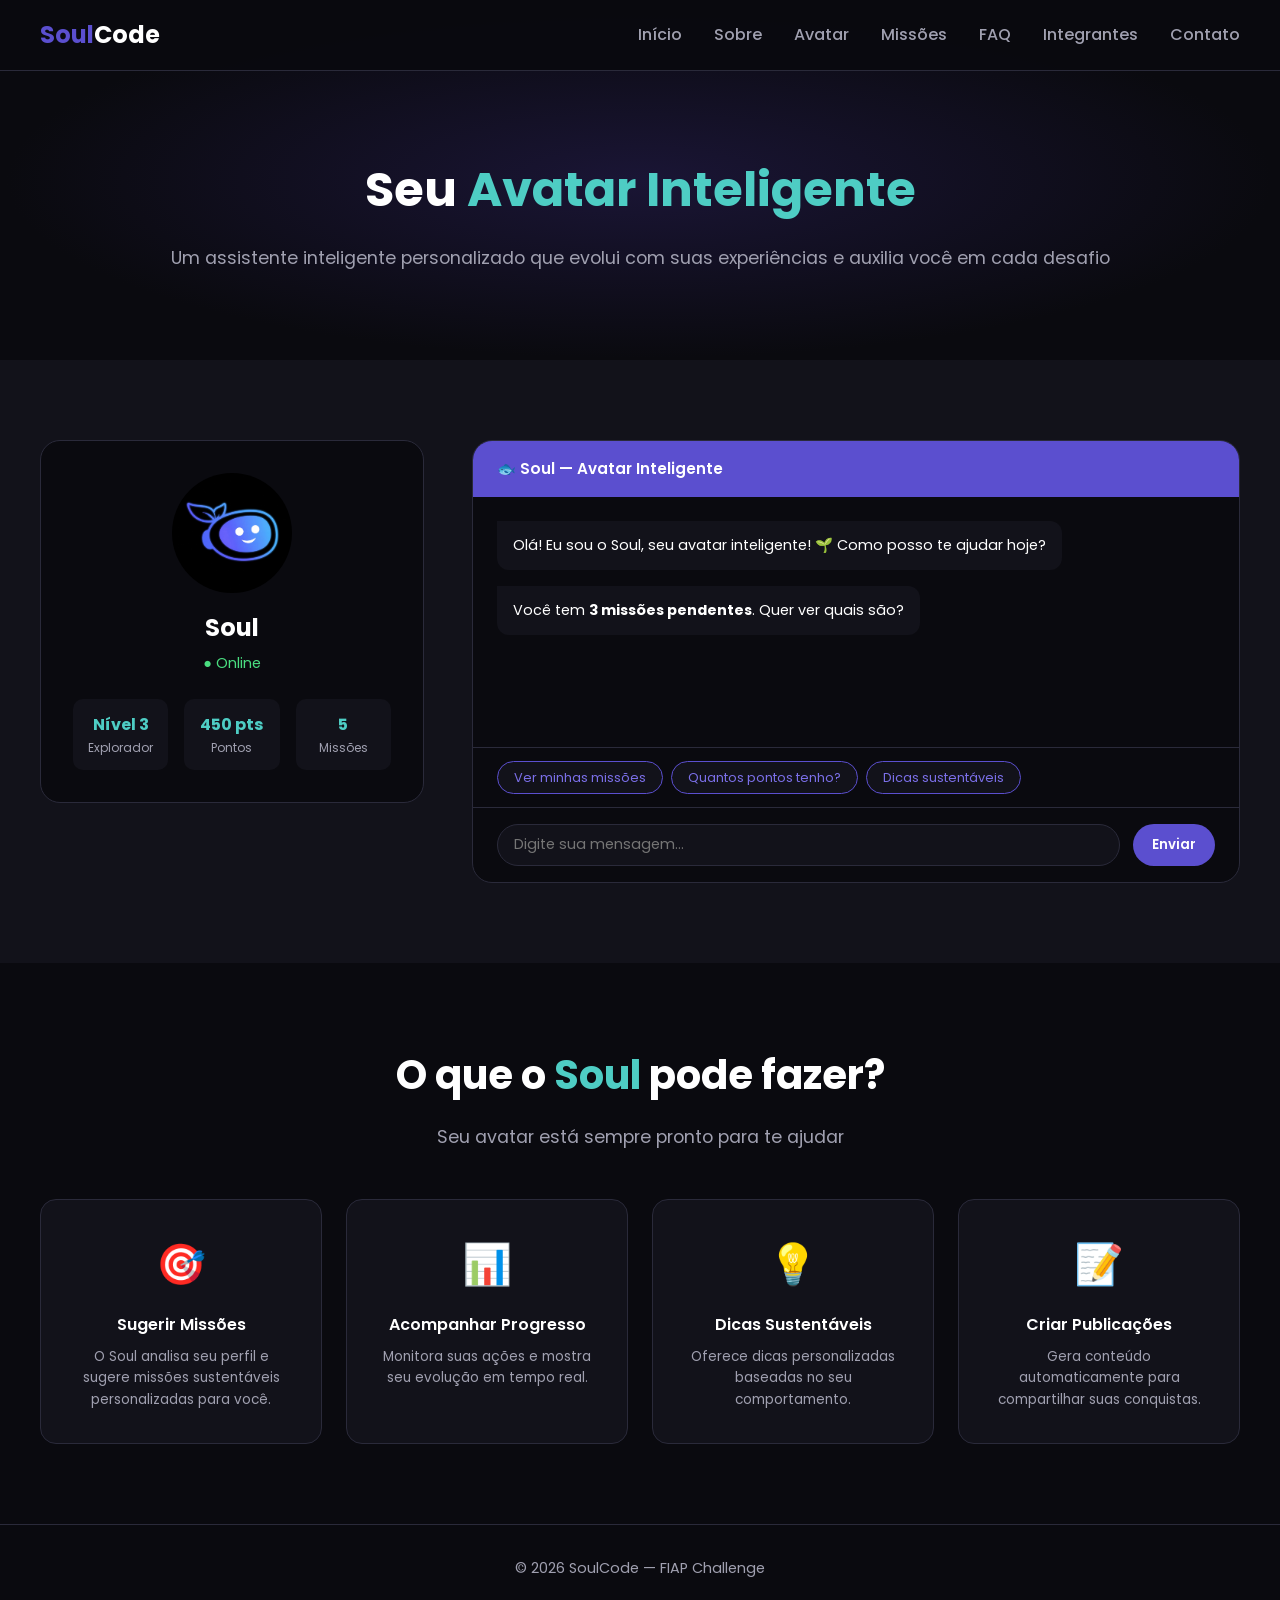
==== commit ea167a3b: "feat : Melhorando o  texto de apresentação do avatar inteligente" ====
--- a/avatar.html
+++ b/avatar.html
@@ -36,7 +36,7 @@
     <section class="page-hero">
       <div class="container">
         <h1>Seu <span class="highlight">Avatar Inteligente</span></h1>
-        <p>Um assistente inteligente personalizado que evolui com suas experiências e auxilia você em cada desafio!</p>
+        <p>Um assistente inteligente personalizado que evolui com suas experiências e auxilia você em cada desafio</p>
       </div>
     </section>
 
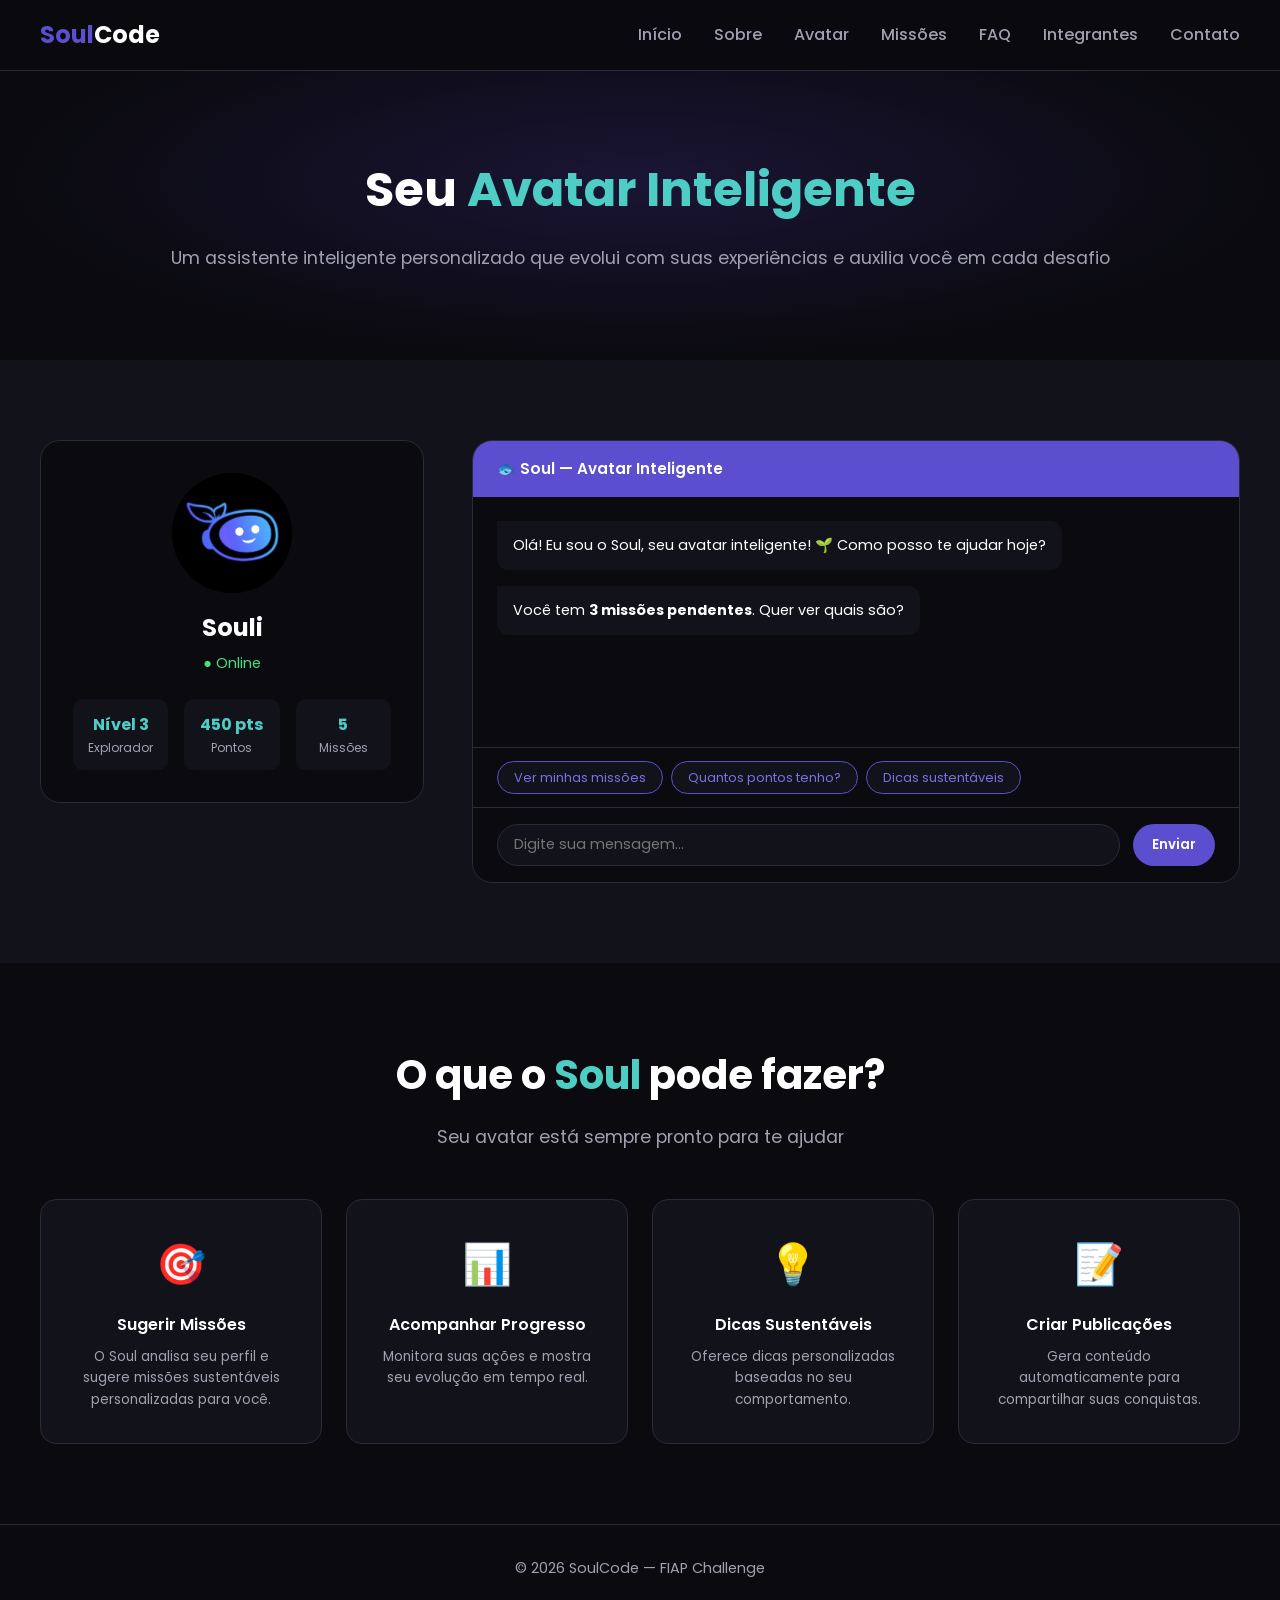
==== commit 61d07b89: "fix: Correção do nome do avatar." ====
--- a/avatar.html
+++ b/avatar.html
@@ -50,7 +50,7 @@
             <div class="avatar-circle">
               <img src="assets/favicon.png.jpeg" alt="Avatar Soul">
             </div>
-            <h2 class="avatar-name">Soul</h2>
+            <h2 class="avatar-name">Souli</h2>
             <p class="avatar-status">● Online</p>
             <div class="avatar-stats">
               <div class="avatar-stat">
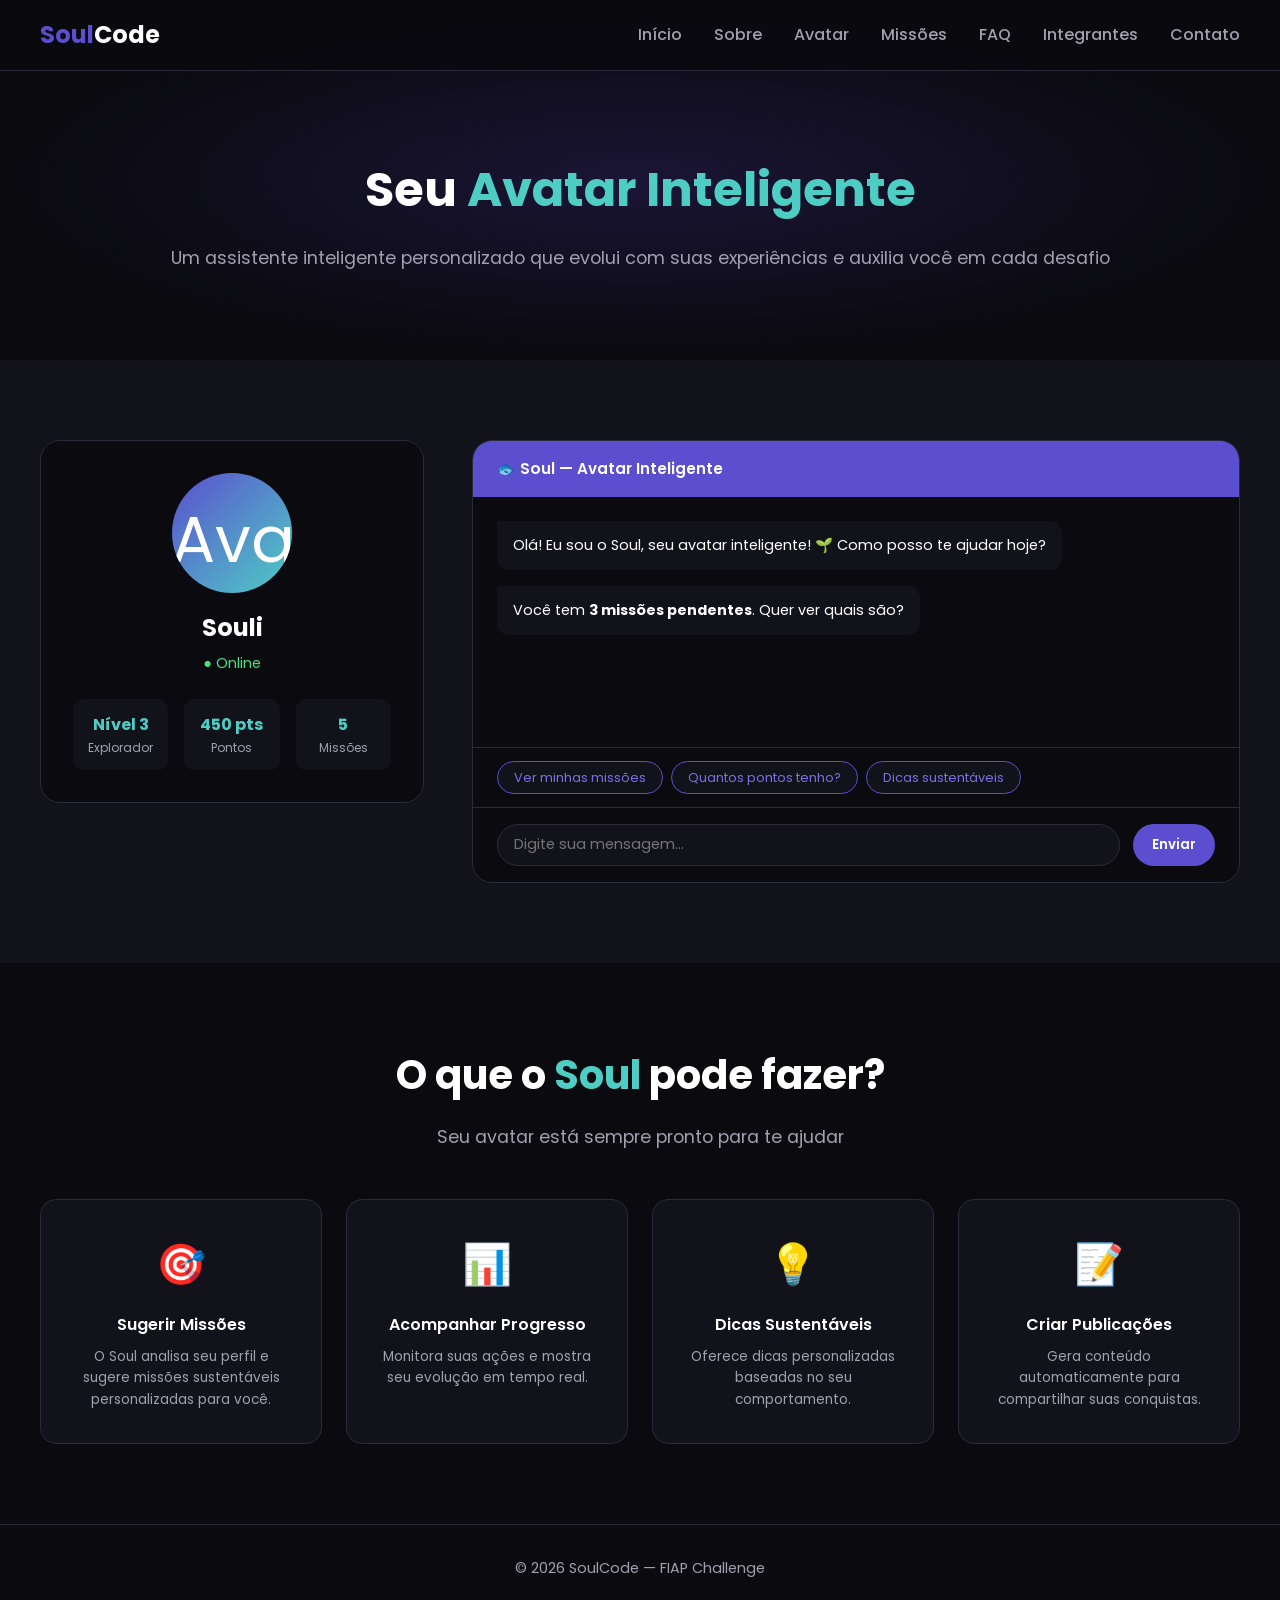
==== commit 9386204d: "fix: Atualização do icon da página." ====
--- a/avatar.html
+++ b/avatar.html
@@ -5,7 +5,7 @@
   <meta name="viewport" content="width=device-width, initial-scale=1.0">
   <title>Avatar - SoulCode</title>
   <link rel="stylesheet" href="css/style.css">
-  <link rel="icon" type="image/png" href="assets/favicon.png.jpeg">
+  <link rel="icon" type="image/png" href="assets/favicon.png">
 </head>
 <body>
 
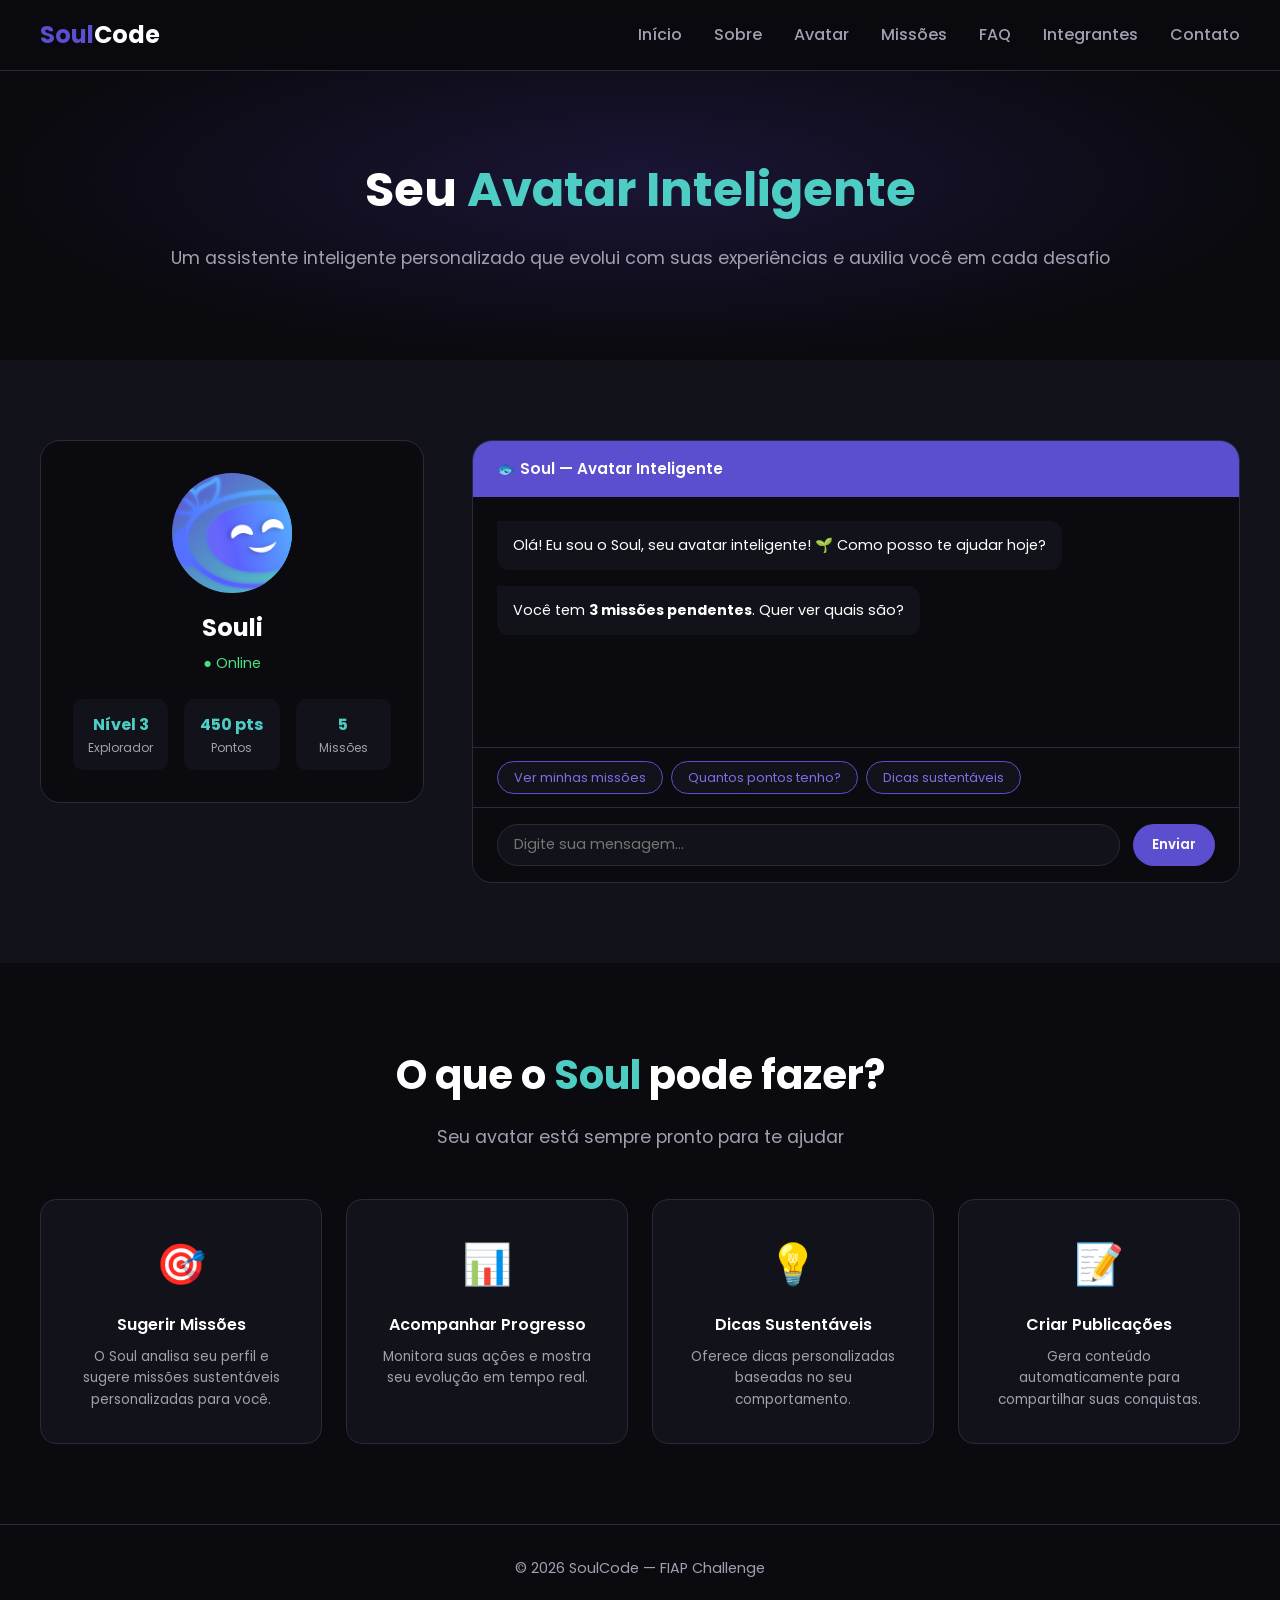
==== commit 5afa41b1: "feat: Alteração do caminho da imagem do avatar." ====
--- a/avatar.html
+++ b/avatar.html
@@ -48,7 +48,7 @@
           
           <div class="avatar-display">
             <div class="avatar-circle">
-              <img src="assets/favicon.png.jpeg" alt="Avatar Soul">
+              <img src="assets/favicon.png" alt="Avatar Soul">
             </div>
             <h2 class="avatar-name">Souli</h2>
             <p class="avatar-status">● Online</p>
